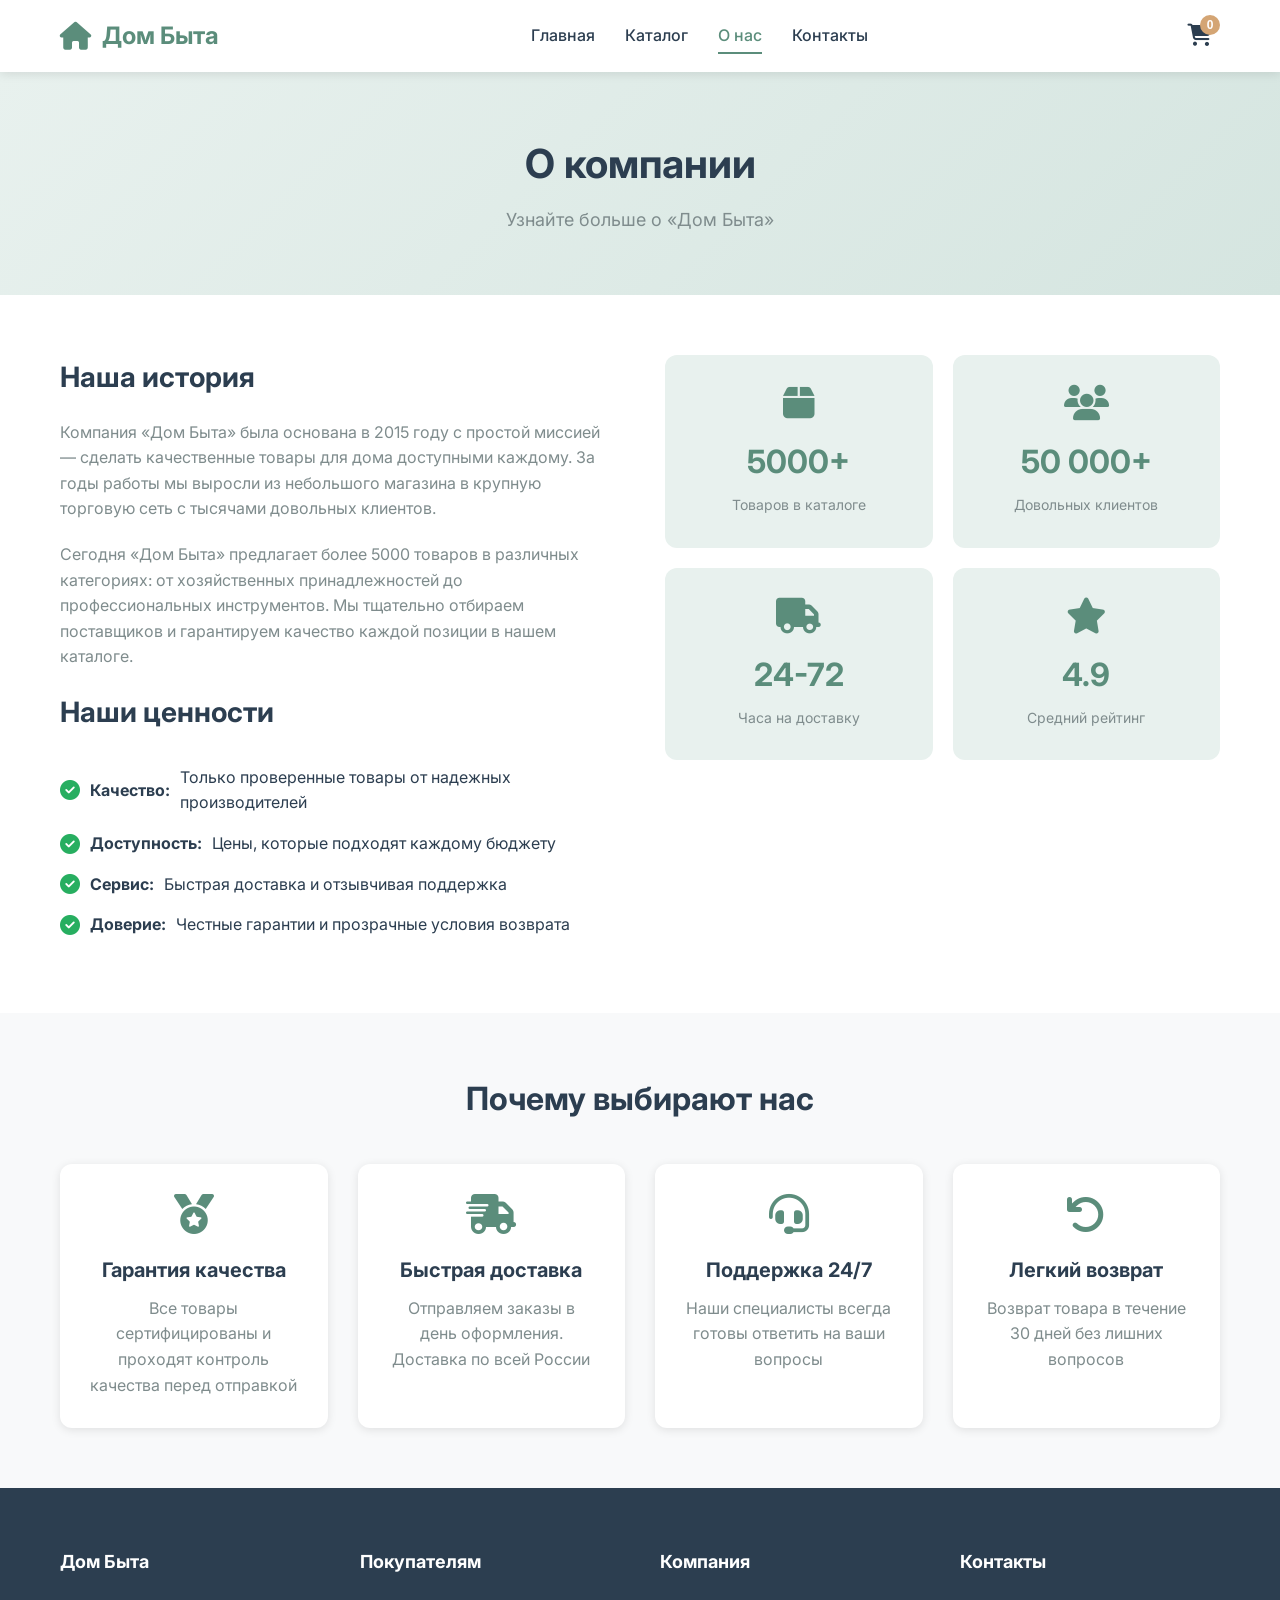
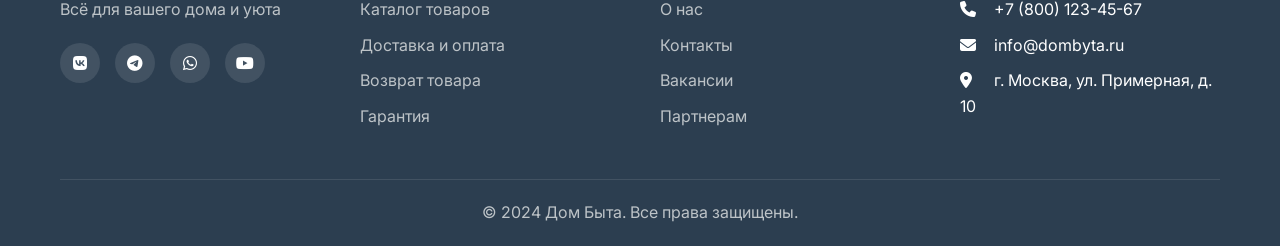
==== about.html @ bae3ebea "Title: Initial commit for "Дом Быта" e-commerce website Key features implemented: - Added complete e" ====
<!DOCTYPE html>
<html lang="ru">
<head>
    <meta charset="UTF-8">
    <meta name="viewport" content="width=device-width, initial-scale=1.0">
    <title>О нас - Дом Быта</title>
    <link rel="stylesheet" href="css/style.css">
    <link rel="preconnect" href="https://fonts.googleapis.com">
    <link rel="preconnect" href="https://fonts.gstatic.com" crossorigin>
    <link href="https://fonts.googleapis.com/css2?family=Inter:wght@300;400;500;600;700&display=swap" rel="stylesheet">
    <link rel="stylesheet" href="https://cdnjs.cloudflare.com/ajax/libs/font-awesome/6.4.0/css/all.min.css">
</head>
<body>
    <header class="header">
        <div class="container header-container">
            <a href="index.html" class="logo">
                <i class="fas fa-home"></i>
                <span>Дом Быта</span>
            </a>
            <nav class="nav">
                <a href="index.html" class="nav-link">Главная</a>
                <a href="catalog.html" class="nav-link">Каталог</a>
                <a href="about.html" class="nav-link active">О нас</a>
                <a href="contacts.html" class="nav-link">Контакты</a>
            </nav>
            <div class="header-actions">
                <button class="cart-btn" id="cartBtn">
                    <i class="fas fa-shopping-cart"></i>
                    <span class="cart-count" id="cartCount">0</span>
                </button>
                <button class="mobile-menu-btn" id="mobileMenuBtn">
                    <i class="fas fa-bars"></i>
                </button>
            </div>
        </div>
    </header>

    <main>
        <section class="page-header">
            <div class="container">
                <h1>О компании</h1>
                <p>Узнайте больше о «Дом Быта»</p>
            </div>
        </section>

        <section class="about-section">
            <div class="container">
                <div class="about-content">
                    <div class="about-text">
                        <h2>Наша история</h2>
                        <p>Компания «Дом Быта» была основана в 2015 году с простой миссией — сделать качественные товары для дома доступными каждому. За годы работы мы выросли из небольшого магазина в крупную торговую сеть с тысячами довольных клиентов.</p>
                        <p>Сегодня «Дом Быта» предлагает более 5000 товаров в различных категориях: от хозяйственных принадлежностей до профессиональных инструментов. Мы тщательно отбираем поставщиков и гарантируем качество каждой позиции в нашем каталоге.</p>
                        
                        <h2>Наши ценности</h2>
                        <ul class="values-list">
                            <li><i class="fas fa-check-circle"></i> <strong>Качество:</strong> Только проверенные товары от надежных производителей</li>
                            <li><i class="fas fa-check-circle"></i> <strong>Доступность:</strong> Цены, которые подходят каждому бюджету</li>
                            <li><i class="fas fa-check-circle"></i> <strong>Сервис:</strong> Быстрая доставка и отзывчивая поддержка</li>
                            <li><i class="fas fa-check-circle"></i> <strong>Доверие:</strong> Честные гарантии и прозрачные условия возврата</li>
                        </ul>
                    </div>
                    <div class="about-stats">
                        <div class="stat-card">
                            <i class="fas fa-box"></i>
                            <span class="stat-number">5000+</span>
                            <span class="stat-label">Товаров в каталоге</span>
                        </div>
                        <div class="stat-card">
                            <i class="fas fa-users"></i>
                            <span class="stat-number">50 000+</span>
                            <span class="stat-label">Довольных клиентов</span>
                        </div>
                        <div class="stat-card">
                            <i class="fas fa-truck"></i>
                            <span class="stat-number">24-72</span>
                            <span class="stat-label">Часа на доставку</span>
                        </div>
                        <div class="stat-card">
                            <i class="fas fa-star"></i>
                            <span class="stat-number">4.9</span>
                            <span class="stat-label">Средний рейтинг</span>
                        </div>
                    </div>
                </div>
            </div>
        </section>

        <section class="team-section">
            <div class="container">
                <h2 class="section-title">Почему выбирают нас</h2>
                <div class="benefits-grid">
                    <div class="benefit-card">
                        <i class="fas fa-medal"></i>
                        <h3>Гарантия качества</h3>
                        <p>Все товары сертифицированы и проходят контроль качества перед отправкой</p>
                    </div>
                    <div class="benefit-card">
                        <i class="fas fa-shipping-fast"></i>
                        <h3>Быстрая доставка</h3>
                        <p>Отправляем заказы в день оформления. Доставка по всей России</p>
                    </div>
                    <div class="benefit-card">
                        <i class="fas fa-headset"></i>
                        <h3>Поддержка 24/7</h3>
                        <p>Наши специалисты всегда готовы ответить на ваши вопросы</p>
                    </div>
                    <div class="benefit-card">
                        <i class="fas fa-undo"></i>
                        <h3>Легкий возврат</h3>
                        <p>Возврат товара в течение 30 дней без лишних вопросов</p>
                    </div>
                </div>
            </div>
        </section>
    </main>

    <footer class="footer">
        <div class="container">
            <div class="footer-grid">
                <div class="footer-column">
                    <h4>Дом Быта</h4>
                    <p>Всё для вашего дома и уюта</p>
                    <div class="social-links">
                        <a href="#"><i class="fab fa-vk"></i></a>
                        <a href="#"><i class="fab fa-telegram"></i></a>
                        <a href="#"><i class="fab fa-whatsapp"></i></a>
                        <a href="#"><i class="fab fa-youtube"></i></a>
                    </div>
                </div>
                <div class="footer-column">
                    <h4>Покупателям</h4>
                    <ul>
                        <li><a href="catalog.html">Каталог товаров</a></li>
                        <li><a href="#">Доставка и оплата</a></li>
                        <li><a href="#">Возврат товара</a></li>
                        <li><a href="#">Гарантия</a></li>
                    </ul>
                </div>
                <div class="footer-column">
                    <h4>Компания</h4>
                    <ul>
                        <li><a href="about.html">О нас</a></li>
                        <li><a href="contacts.html">Контакты</a></li>
                        <li><a href="#">Вакансии</a></li>
                        <li><a href="#">Партнерам</a></li>
                    </ul>
                </div>
                <div class="footer-column">
                    <h4>Контакты</h4>
                    <ul>
                        <li><i class="fas fa-phone"></i> +7 (800) 123-45-67</li>
                        <li><i class="fas fa-envelope"></i> info@dombyta.ru</li>
                        <li><i class="fas fa-map-marker-alt"></i> г. Москва, ул. Примерная, д. 10</li>
                    </ul>
                </div>
            </div>
            <div class="footer-bottom">
                <p>&copy; 2024 Дом Быта. Все права защищены.</p>
            </div>
        </div>
    </footer>

    <div class="cart-modal" id="cartModal">
        <div class="cart-overlay"></div>
        <div class="cart-content">
            <div class="cart-header">
                <h2>Корзина</h2>
                <button class="close-cart" id="closeCart">&times;</button>
            </div>
            <div class="cart-items" id="cartItems">
            </div>
            <div class="cart-footer">
                <div class="cart-total">
                    <span>Итого:</span>
                    <span id="cartTotal">0 ₽</span>
                </div>
                <button class="btn btn-primary btn-block" id="checkoutBtn">Оформить заказ</button>
            </div>
        </div>
    </div>

    <script src="js/data.js"></script>
    <script src="js/main.js"></script>
</body>
</html>
---- css/style.css ----
/* Основные стили */
:root {
    --primary-color: #5B8D7B;
    --primary-dark: #4A7C69;
    --secondary-color: #E8F1EE;
    --accent-color: #D4A574;
    --text-color: #2C3E50;
    --text-light: #7F8C8D;
    --white: #FFFFFF;
    --bg-light: #F8F9FA;
    --border-color: #E0E0E0;
    --success-color: #27AE60;
    --shadow: 0 2px 10px rgba(0, 0, 0, 0.1);
    --shadow-hover: 0 4px 20px rgba(0, 0, 0, 0.15);
}

* {
    margin: 0;
    padding: 0;
    box-sizing: border-box;
}

body {
    font-family: 'Inter', -apple-system, BlinkMacSystemFont, 'Segoe UI', Roboto, sans-serif;
    color: var(--text-color);
    line-height: 1.6;
    background-color: var(--white);
}

.container {
    max-width: 1200px;
    margin: 0 auto;
    padding: 0 20px;
}

a {
    text-decoration: none;
    color: inherit;
    transition: color 0.3s ease;
}

ul {
    list-style: none;
}

img {
    max-width: 100%;
    height: auto;
}

/* Кнопки */
.btn {
    display: inline-block;
    padding: 12px 24px;
    border: none;
    border-radius: 8px;
    font-size: 16px;
    font-weight: 500;
    cursor: pointer;
    transition: all 0.3s ease;
    text-align: center;
}

.btn-primary {
    background-color: var(--primary-color);
    color: var(--white);
}

.btn-primary:hover {
    background-color: var(--primary-dark);
    transform: translateY(-2px);
}

.btn-secondary {
    background-color: var(--secondary-color);
    color: var(--text-color);
}

.btn-secondary:hover {
    background-color: #D5E5E0;
}

.btn-sm {
    padding: 8px 16px;
    font-size: 14px;
}

.btn-block {
    width: 100%;
    display: block;
}

/* Header */
.header {
    background-color: var(--white);
    box-shadow: var(--shadow);
    position: sticky;
    top: 0;
    z-index: 1000;
}

.header-container {
    display: flex;
    justify-content: space-between;
    align-items: center;
    padding: 15px 20px;
}

.logo {
    display: flex;
    align-items: center;
    gap: 10px;
    font-size: 24px;
    font-weight: 700;
    color: var(--primary-color);
}

.logo i {
    font-size: 28px;
}

.nav {
    display: flex;
    gap: 30px;
}

.nav-link {
    font-weight: 500;
    color: var(--text-color);
    position: relative;
}

.nav-link:hover,
.nav-link.active {
    color: var(--primary-color);
}

.nav-link.active::after {
    content: '';
    position: absolute;
    bottom: -5px;
    left: 0;
    width: 100%;
    height: 2px;
    background-color: var(--primary-color);
}

.header-actions {
    display: flex;
    align-items: center;
    gap: 15px;
}

.cart-btn {
    position: relative;
    background: none;
    border: none;
    font-size: 22px;
    color: var(--text-color);
    cursor: pointer;
    padding: 8px;
    transition: color 0.3s ease;
}

.cart-btn:hover {
    color: var(--primary-color);
}

.cart-count {
    position: absolute;
    top: 0;
    right: 0;
    background-color: var(--accent-color);
    color: var(--white);
    font-size: 12px;
    font-weight: 600;
    width: 20px;
    height: 20px;
    border-radius: 50%;
    display: flex;
    align-items: center;
    justify-content: center;
}

.mobile-menu-btn {
    display: none;
    background: none;
    border: none;
    font-size: 24px;
    color: var(--text-color);
    cursor: pointer;
}

/* Hero Section */
.hero {
    background: linear-gradient(135deg, var(--secondary-color) 0%, #D5E5E0 100%);
    padding: 80px 0;
    text-align: center;
}

.hero-content h1 {
    font-size: 48px;
    font-weight: 700;
    margin-bottom: 20px;
    color: var(--text-color);
}

.hero-content p {
    font-size: 20px;
    color: var(--text-light);
    margin-bottom: 30px;
    max-width: 600px;
    margin-left: auto;
    margin-right: auto;
}

/* Features Section */
.features {
    padding: 60px 0;
}

.features-grid {
    display: grid;
    grid-template-columns: repeat(auto-fit, minmax(250px, 1fr));
    gap: 30px;
}

.feature-card {
    text-align: center;
    padding: 30px;
    background-color: var(--white);
    border-radius: 12px;
    box-shadow: var(--shadow);
    transition: transform 0.3s ease, box-shadow 0.3s ease;
}

.feature-card:hover {
    transform: translateY(-5px);
    box-shadow: var(--shadow-hover);
}

.feature-card i {
    font-size: 40px;
    color: var(--primary-color);
    margin-bottom: 20px;
}

.feature-card h3 {
    font-size: 20px;
    margin-bottom: 10px;
}

.feature-card p {
    color: var(--text-light);
}

/* Categories Section */
.categories {
    padding: 60px 0;
    background-color: var(--bg-light);
}

.section-title {
    text-align: center;
    font-size: 32px;
    font-weight: 700;
    margin-bottom: 40px;
}

.categories-grid {
    display: grid;
    grid-template-columns: repeat(auto-fit, minmax(180px, 1fr));
    gap: 20px;
}

.category-card {
    display: flex;
    flex-direction: column;
    align-items: center;
    padding: 30px;
    background-color: var(--white);
    border-radius: 12px;
    box-shadow: var(--shadow);
    transition: all 0.3s ease;
}

.category-card:hover {
    transform: translateY(-5px);
    box-shadow: var(--shadow-hover);
}

.category-card i {
    font-size: 36px;
    color: var(--primary-color);
    margin-bottom: 15px;
}

.category-card h3 {
    font-size: 18px;
    text-align: center;
}

/* Products Grid */
.products-grid {
    display: grid;
    grid-template-columns: repeat(auto-fill, minmax(280px, 1fr));
    gap: 25px;
}

.product-card {
    background-color: var(--white);
    border-radius: 12px;
    overflow: hidden;
    box-shadow: var(--shadow);
    transition: all 0.3s ease;
}

.product-card:hover {
    transform: translateY(-5px);
    box-shadow: var(--shadow-hover);
}

.product-image {
    width: 100%;
    height: 220px;
    object-fit: cover;
    background-color: var(--secondary-color);
}

.product-info {
    padding: 20px;
}

.product-category {
    font-size: 12px;
    color: var(--text-light);
    text-transform: uppercase;
    letter-spacing: 1px;
    margin-bottom: 5px;
}

.product-title {
    font-size: 18px;
    font-weight: 600;
    margin-bottom: 10px;
}

.product-description {
    font-size: 14px;
    color: var(--text-light);
    margin-bottom: 15px;
    display: -webkit-box;
    -webkit-line-clamp: 2;
    -webkit-box-orient: vertical;
    overflow: hidden;
}

.product-footer {
    display: flex;
    justify-content: space-between;
    align-items: center;
}

.product-price {
    font-size: 20px;
    font-weight: 700;
    color: var(--primary-color);
}

.add-to-cart {
    background-color: var(--primary-color);
    color: var(--white);
    border: none;
    padding: 10px 20px;
    border-radius: 6px;
    cursor: pointer;
    transition: background-color 0.3s ease;
}

.add-to-cart:hover {
    background-color: var(--primary-dark);
}

/* Info Section */
.info-section {
    padding: 60px 0;
}

.info-grid {
    display: grid;
    grid-template-columns: repeat(auto-fit, minmax(300px, 1fr));
    gap: 30px;
}

.info-card {
    padding: 30px;
    background-color: var(--secondary-color);
    border-radius: 12px;
}

.info-card h3 {
    font-size: 20px;
    margin-bottom: 15px;
    display: flex;
    align-items: center;
    gap: 10px;
}

.info-card h3 i {
    color: var(--primary-color);
}

.info-card p {
    color: var(--text-light);
    line-height: 1.8;
}

/* Footer */
.footer {
    background-color: var(--text-color);
    color: var(--white);
    padding: 60px 0 20px;
}

.footer-grid {
    display: grid;
    grid-template-columns: repeat(auto-fit, minmax(200px, 1fr));
    gap: 40px;
    margin-bottom: 40px;
}

.footer-column h4 {
    font-size: 18px;
    margin-bottom: 20px;
}

.footer-column p {
    color: #BDC3C7;
    margin-bottom: 20px;
}

.footer-column ul li {
    margin-bottom: 10px;
}

.footer-column ul li a {
    color: #BDC3C7;
}

.footer-column ul li a:hover {
    color: var(--white);
}

.footer-column ul li i {
    margin-right: 10px;
    width: 20px;
}

.social-links {
    display: flex;
    gap: 15px;
}

.social-links a {
    width: 40px;
    height: 40px;
    border-radius: 50%;
    background-color: rgba(255, 255, 255, 0.1);
    display: flex;
    align-items: center;
    justify-content: center;
    transition: background-color 0.3s ease;
}

.social-links a:hover {
    background-color: var(--primary-color);
}

.footer-bottom {
    text-align: center;
    padding-top: 20px;
    border-top: 1px solid rgba(255, 255, 255, 0.1);
    color: #BDC3C7;
}

/* Cart Modal */
.cart-modal {
    display: none;
    position: fixed;
    top: 0;
    left: 0;
    width: 100%;
    height: 100%;
    z-index: 2000;
}

.cart-modal.active {
    display: flex;
    align-items: center;
    justify-content: flex-end;
}

.cart-overlay {
    position: absolute;
    top: 0;
    left: 0;
    width: 100%;
    height: 100%;
    background-color: rgba(0, 0, 0, 0.5);
}

.cart-content {
    position: relative;
    width: 100%;
    max-width: 450px;
    height: 100%;
    background-color: var(--white);
    box-shadow: -5px 0 20px rgba(0, 0, 0, 0.2);
    display: flex;
    flex-direction: column;
    animation: slideIn 0.3s ease;
}

@keyframes slideIn {
    from {
        transform: translateX(100%);
    }
    to {
        transform: translateX(0);
    }
}

.cart-header {
    display: flex;
    justify-content: space-between;
    align-items: center;
    padding: 20px;
    border-bottom: 1px solid var(--border-color);
}

.cart-header h2 {
    font-size: 24px;
}

.close-cart {
    background: none;
    border: none;
    font-size: 30px;
    cursor: pointer;
    color: var(--text-light);
}

.close-cart:hover {
    color: var(--text-color);
}

.cart-items {
    flex: 1;
    overflow-y: auto;
    padding: 20px;
}

.cart-item {
    display: flex;
    gap: 15px;
    padding: 15px 0;
    border-bottom: 1px solid var(--border-color);
}

.cart-item-image {
    width: 80px;
    height: 80px;
    object-fit: cover;
    border-radius: 8px;
}

.cart-item-info {
    flex: 1;
}

.cart-item-title {
    font-size: 16px;
    font-weight: 600;
    margin-bottom: 5px;
}

.cart-item-price {
    color: var(--primary-color);
    font-weight: 600;
}

.cart-item-controls {
    display: flex;
    align-items: center;
    gap: 10px;
    margin-top: 10px;
}

.quantity-btn {
    width: 30px;
    height: 30px;
    border: 1px solid var(--border-color);
    background-color: var(--white);
    border-radius: 4px;
    cursor: pointer;
    display: flex;
    align-items: center;
    justify-content: center;
}

.quantity-btn:hover {
    background-color: var(--secondary-color);
}

.cart-item-quantity {
    font-weight: 600;
}

.remove-item {
    background: none;
    border: none;
    color: #E74C3C;
    cursor: pointer;
    font-size: 18px;
}

.cart-footer {
    padding: 20px;
    border-top: 1px solid var(--border-color);
}

.cart-total {
    display: flex;
    justify-content: space-between;
    font-size: 20px;
    font-weight: 700;
    margin-bottom: 20px;
}

.empty-cart {
    text-align: center;
    padding: 40px 20px;
    color: var(--text-light);
}

.empty-cart i {
    font-size: 60px;
    margin-bottom: 20px;
    opacity: 0.5;
}

/* Page Header */
.page-header {
    background: linear-gradient(135deg, var(--secondary-color) 0%, #D5E5E0 100%);
    padding: 60px 0;
    text-align: center;
}

.page-header h1 {
    font-size: 40px;
    font-weight: 700;
    margin-bottom: 10px;
}

.page-header p {
    color: var(--text-light);
    font-size: 18px;
}

/* Catalog Layout */
.catalog-section {
    padding: 60px 0;
}

.catalog-layout {
    display: grid;
    grid-template-columns: 280px 1fr;
    gap: 40px;
}

.filters {
    background-color: var(--bg-light);
    padding: 25px;
    border-radius: 12px;
    height: fit-content;
}

.filter-group {
    margin-bottom: 30px;
}

.filter-group h3 {
    font-size: 18px;
    margin-bottom: 15px;
}

.filter-list li {
    margin-bottom: 10px;
}

.filter-link {
    display: flex;
    align-items: center;
    gap: 10px;
    padding: 10px;
    border-radius: 6px;
    transition: all 0.3s ease;
}

.filter-link:hover,
.filter-link.active {
    background-color: var(--white);
    color: var(--primary-color);
}

.filter-link i {
    width: 20px;
}

.price-range {
    display: flex;
    flex-direction: column;
    gap: 10px;
}

.price-range input {
    padding: 10px;
    border: 1px solid var(--border-color);
    border-radius: 6px;
    font-size: 14px;
}

.catalog-header {
    display: flex;
    justify-content: space-between;
    align-items: center;
    margin-bottom: 30px;
}

.sort-options {
    display: flex;
    align-items: center;
    gap: 10px;
}

.sort-options select {
    padding: 10px 15px;
    border: 1px solid var(--border-color);
    border-radius: 6px;
    font-size: 14px;
    cursor: pointer;
}

.view-options {
    display: flex;
    gap: 10px;
}

.view-btn {
    background: none;
    border: 1px solid var(--border-color);
    padding: 10px;
    border-radius: 6px;
    cursor: pointer;
    transition: all 0.3s ease;
}

.view-btn:hover,
.view-btn.active {
    background-color: var(--primary-color);
    color: var(--white);
    border-color: var(--primary-color);
}

/* About Page */
.about-section {
    padding: 60px 0;
}

.about-content {
    display: grid;
    grid-template-columns: 1fr 1fr;
    gap: 50px;
    align-items: start;
}

.about-text h2 {
    font-size: 28px;
    margin-bottom: 20px;
}

.about-text p {
    margin-bottom: 20px;
    color: var(--text-light);
}

.values-list {
    margin-top: 30px;
}

.values-list li {
    display: flex;
    align-items: center;
    gap: 10px;
    margin-bottom: 15px;
}

.values-list li i {
    color: var(--success-color);
    font-size: 20px;
}

.about-stats {
    display: grid;
    grid-template-columns: repeat(2, 1fr);
    gap: 20px;
}

.stat-card {
    background-color: var(--secondary-color);
    padding: 30px;
    border-radius: 12px;
    text-align: center;
}

.stat-card i {
    font-size: 36px;
    color: var(--primary-color);
    margin-bottom: 15px;
}

.stat-number {
    display: block;
    font-size: 32px;
    font-weight: 700;
    color: var(--primary-color);
    margin-bottom: 5px;
}

.stat-label {
    color: var(--text-light);
    font-size: 14px;
}

.team-section {
    padding: 60px 0;
    background-color: var(--bg-light);
}

.benefits-grid {
    display: grid;
    grid-template-columns: repeat(auto-fit, minmax(250px, 1fr));
    gap: 30px;
}

.benefit-card {
    background-color: var(--white);
    padding: 30px;
    border-radius: 12px;
    text-align: center;
    box-shadow: var(--shadow);
}

.benefit-card i {
    font-size: 40px;
    color: var(--primary-color);
    margin-bottom: 20px;
}

.benefit-card h3 {
    font-size: 20px;
    margin-bottom: 10px;
}

.benefit-card p {
    color: var(--text-light);
}

/* Contacts Page */
.contacts-section {
    padding: 60px 0;
}

.contacts-layout {
    display: grid;
    grid-template-columns: 1fr 1fr;
    gap: 50px;
}

.contact-info h2 {
    font-size: 28px;
    margin-bottom: 30px;
}

.contact-item {
    display: flex;
    gap: 20px;
    margin-bottom: 25px;
}

.contact-item i {
    font-size: 24px;
    color: var(--primary-color);
    width: 30px;
}

.contact-item h3 {
    font-size: 18px;
    margin-bottom: 5px;
}

.contact-item p {
    color: var(--text-color);
}

.contact-item span {
    color: var(--text-light);
    font-size: 14px;
}

.social-section {
    margin-top: 40px;
}

.social-section h3 {
    font-size: 20px;
    margin-bottom: 20px;
}

.social-links-large {
    display: flex;
    flex-wrap: wrap;
    gap: 15px;
}

.social-link {
    display: flex;
    align-items: center;
    gap: 10px;
    padding: 12px 20px;
    border-radius: 8px;
    color: var(--white);
    font-weight: 500;
    transition: transform 0.3s ease;
}

.social-link:hover {
    transform: translateY(-3px);
}

.social-link.vk {
    background-color: #4C75A3;
}

.social-link.telegram {
    background-color: #0088CC;
}

.social-link.whatsapp {
    background-color: #25D366;
}

.social-link.youtube {
    background-color: #FF0000;
}

.contact-form-wrapper {
    background-color: var(--bg-light);
    padding: 30px;
    border-radius: 12px;
}

.contact-form-wrapper h2 {
    font-size: 28px;
    margin-bottom: 25px;
}

.form-group {
    margin-bottom: 20px;
}

.form-group label {
    display: block;
    margin-bottom: 8px;
    font-weight: 500;
}

.form-group input,
.form-group select,
.form-group textarea {
    width: 100%;
    padding: 12px;
    border: 1px solid var(--border-color);
    border-radius: 8px;
    font-size: 14px;
    font-family: inherit;
}

.form-group input:focus,
.form-group select:focus,
.form-group textarea:focus {
    outline: none;
    border-color: var(--primary-color);
}

.map-section {
    padding: 60px 0;
    background-color: var(--bg-light);
}

.map-placeholder {
    background-color: var(--secondary-color);
    height: 400px;
    border-radius: 12px;
    display: flex;
    flex-direction: column;
    align-items: center;
    justify-content: center;
    color: var(--text-light);
}

.map-placeholder i {
    font-size: 60px;
    margin-bottom: 20px;
}

.map-placeholder p {
    font-size: 18px;
    margin-bottom: 10px;
}

.faq-section {
    padding: 60px 0;
}

.faq-grid {
    display: grid;
    grid-template-columns: repeat(auto-fit, minmax(280px, 1fr));
    gap: 25px;
}

.faq-item {
    background-color: var(--bg-light);
    padding: 25px;
    border-radius: 12px;
}

.faq-item h3 {
    font-size: 18px;
    margin-bottom: 15px;
    display: flex;
    align-items: center;
    gap: 10px;
}

.faq-item h3 i {
    color: var(--primary-color);
}

.faq-item p {
    color: var(--text-light);
}

/* Responsive */
@media (max-width: 992px) {
    .catalog-layout {
        grid-template-columns: 1fr;
    }

    .filters {
        order: 2;
    }

    .about-content,
    .contacts-layout {
        grid-template-columns: 1fr;
    }

    .hero-content h1 {
        font-size: 36px;
    }
}

@media (max-width: 768px) {
    .nav {
        display: none;
    }

    .mobile-menu-btn {
        display: block;
    }

    .header-container {
        padding: 15px;
    }

    .hero-content h1 {
        font-size: 28px;
    }

    .hero-content p {
        font-size: 16px;
    }

    .section-title {
        font-size: 26px;
    }

    .products-grid {
        grid-template-columns: repeat(auto-fill, minmax(240px, 1fr));
    }

    .footer-grid {
        grid-template-columns: 1fr;
        gap: 30px;
    }
}

@media (max-width: 576px) {
    .features-grid,
    .categories-grid {
        grid-template-columns: 1fr;
    }

    .about-stats {
        grid-template-columns: 1fr;
    }

    .benefits-grid,
    .faq-grid {
        grid-template-columns: 1fr;
    }

    .cart-content {
        max-width: 100%;
    }
}
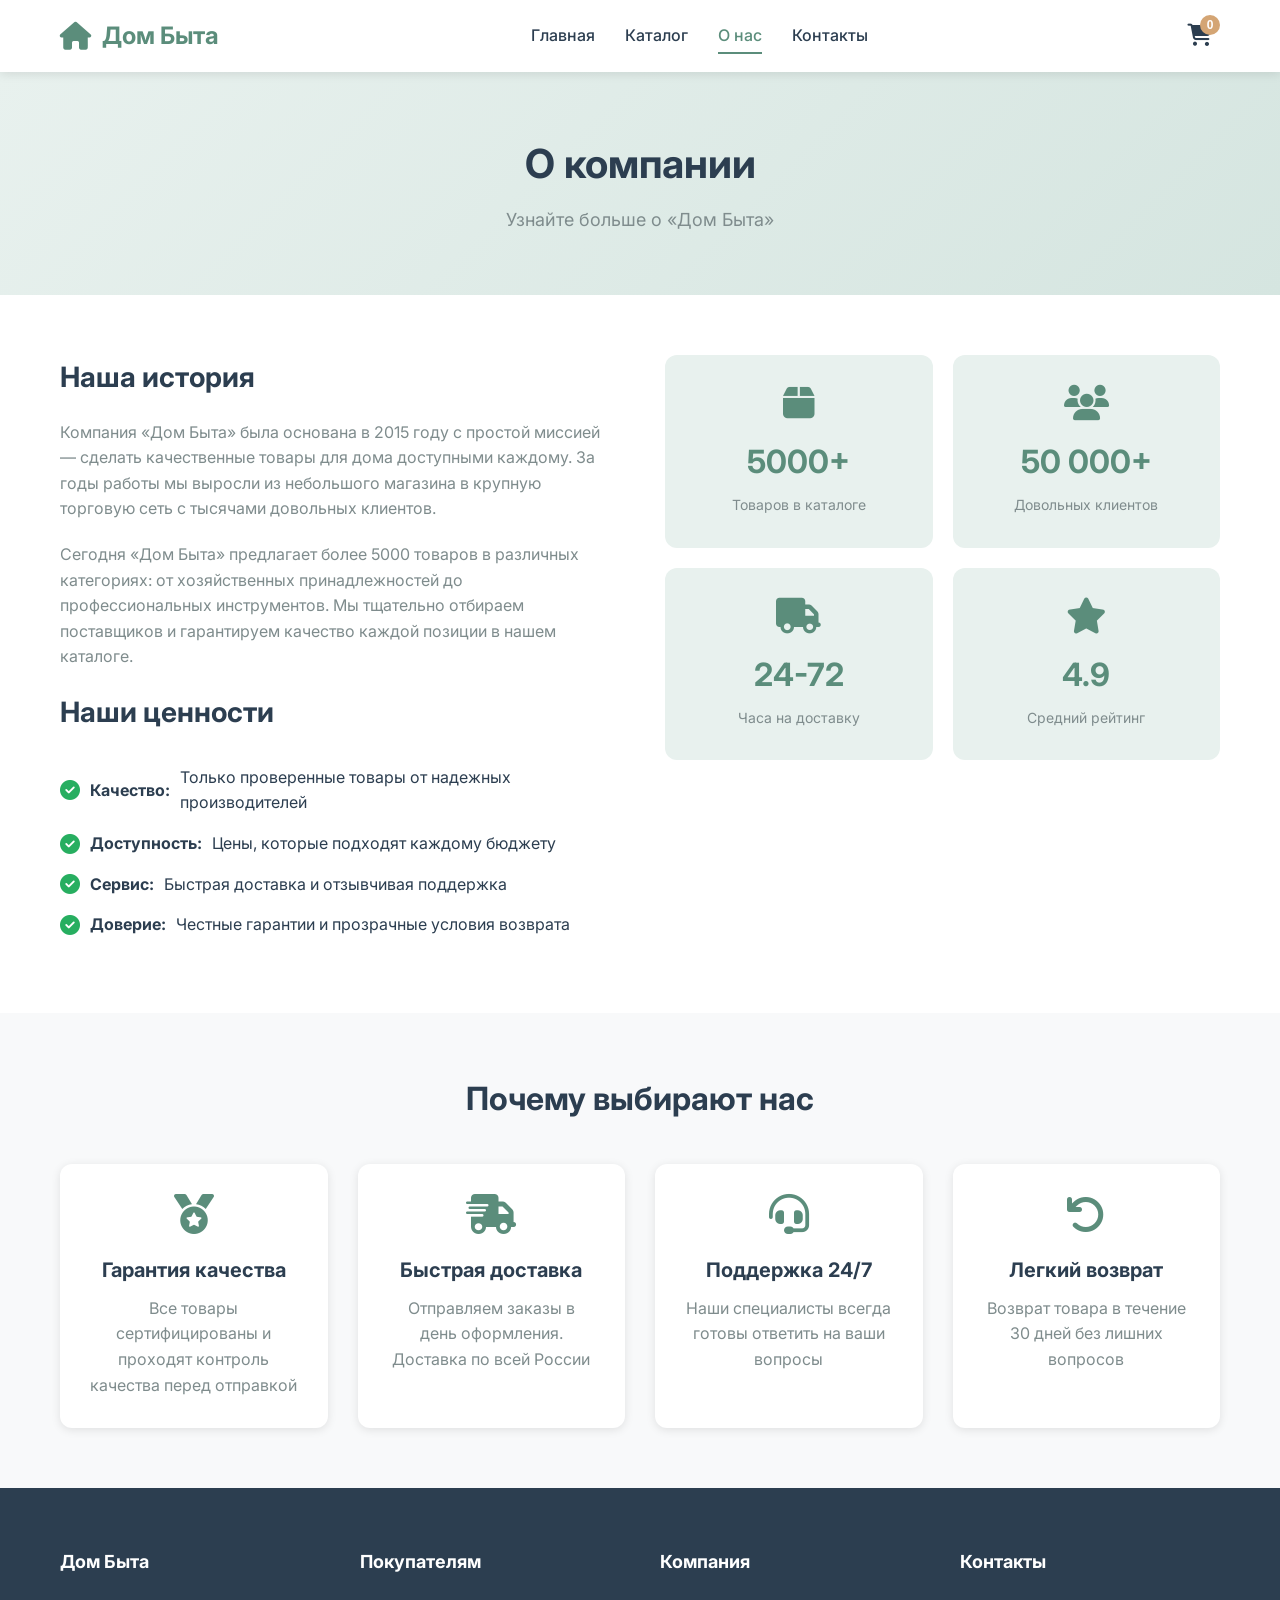
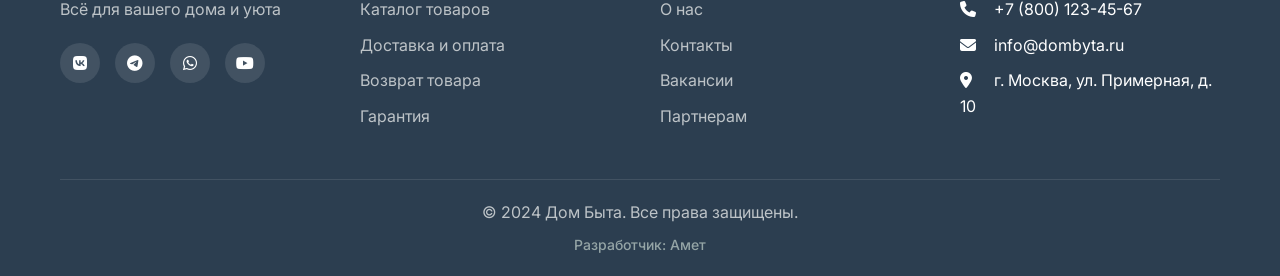
==== commit 13f45f7f: "update branch" ====
--- a/about.html
+++ b/about.html
@@ -156,6 +156,7 @@
             </div>
             <div class="footer-bottom">
                 <p>&copy; 2024 Дом Быта. Все права защищены.</p>
+                <p class="author-credit">Разработчик: Амет</p>
             </div>
         </div>
     </footer>
--- a/css/style.css
+++ b/css/style.css
@@ -483,6 +483,13 @@
     color: #BDC3C7;
 }
 
+.author-credit {
+    margin-top: 8px;
+    font-size: 14px;
+    color: #95A5A6;
+    font-weight: 500;
+}
+
 /* Cart Modal */
 .cart-modal {
     display: none;
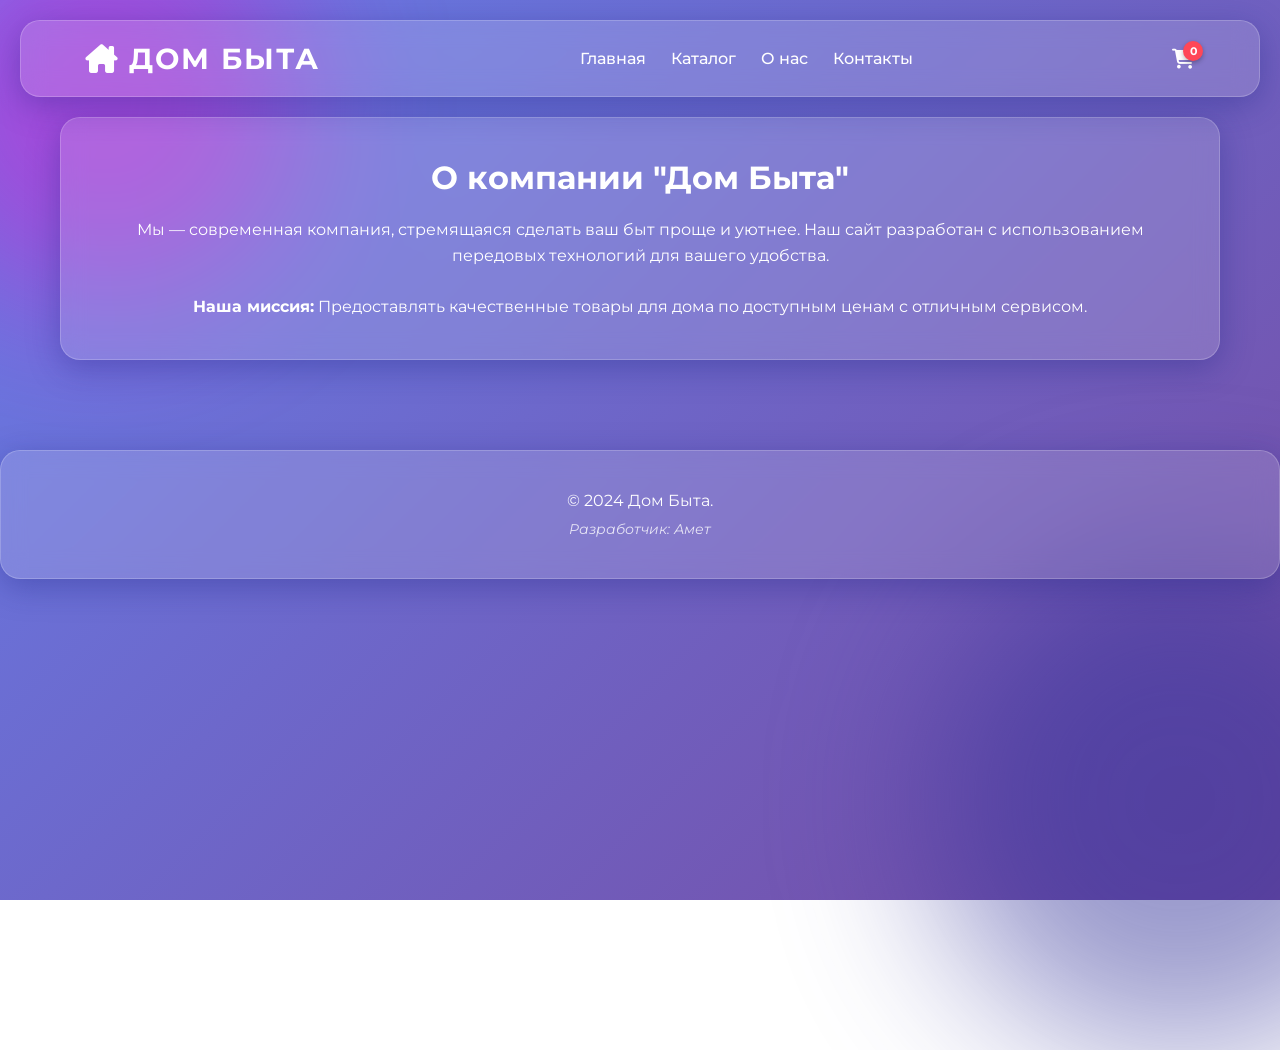
==== commit 14e710e1: "Update about.html" ====
--- a/about.html
+++ b/about.html
@@ -2,184 +2,34 @@
 <html lang="ru">
 <head>
     <meta charset="UTF-8">
-    <meta name="viewport" content="width=device-width, initial-scale=1.0">
-    <title>О нас - Дом Быта</title>
+    <title>О нас | Дом Быта</title>
+    <link rel="icon" href="data:image/svg+xml,<svg xmlns=%22http://www.w3.org/2000/svg%22 viewBox=%220 0 100 100%22><text y=%22.9em%22 font-size=%2290%22>🏠</text></svg>">
     <link rel="stylesheet" href="css/style.css">
-    <link rel="preconnect" href="https://fonts.googleapis.com">
-    <link rel="preconnect" href="https://fonts.gstatic.com" crossorigin>
-    <link href="https://fonts.googleapis.com/css2?family=Inter:wght@300;400;500;600;700&display=swap" rel="stylesheet">
     <link rel="stylesheet" href="https://cdnjs.cloudflare.com/ajax/libs/font-awesome/6.4.0/css/all.min.css">
 </head>
 <body>
-    <header class="header">
-        <div class="container header-container">
-            <a href="index.html" class="logo">
-                <i class="fas fa-home"></i>
-                <span>Дом Быта</span>
-            </a>
-            <nav class="nav">
-                <a href="index.html" class="nav-link">Главная</a>
-                <a href="catalog.html" class="nav-link">Каталог</a>
-                <a href="about.html" class="nav-link active">О нас</a>
-                <a href="contacts.html" class="nav-link">Контакты</a>
-            </nav>
-            <div class="header-actions">
-                <button class="cart-btn" id="cartBtn">
-                    <i class="fas fa-shopping-cart"></i>
-                    <span class="cart-count" id="cartCount">0</span>
-                </button>
-                <button class="mobile-menu-btn" id="mobileMenuBtn">
-                    <i class="fas fa-bars"></i>
-                </button>
-            </div>
-        </div>
+    <header class="glass-panel">
+        <div class="logo"><i class="fa-solid fa-house-chimney"></i> Дом Быта</div>
+        <nav><ul><li><a href="index.html">Главная</a></li><li><a href="catalog.html">Каталог</a></li><li><a href="about.html">О нас</a></li><li><a href="contacts.html">Контакты</a></li></ul></nav>
+        <div class="cart-icon-wrapper"><i class="fa-solid fa-cart-shopping fa-lg"></i><span class="cart-count">0</span></div>
     </header>
 
-    <main>
-        <section class="page-header">
-            <div class="container">
-                <h1>О компании</h1>
-                <p>Узнайте больше о «Дом Быта»</p>
-            </div>
-        </section>
-
-        <section class="about-section">
-            <div class="container">
-                <div class="about-content">
-                    <div class="about-text">
-                        <h2>Наша история</h2>
-                        <p>Компания «Дом Быта» была основана в 2015 году с простой миссией — сделать качественные товары для дома доступными каждому. За годы работы мы выросли из небольшого магазина в крупную торговую сеть с тысячами довольных клиентов.</p>
-                        <p>Сегодня «Дом Быта» предлагает более 5000 товаров в различных категориях: от хозяйственных принадлежностей до профессиональных инструментов. Мы тщательно отбираем поставщиков и гарантируем качество каждой позиции в нашем каталоге.</p>
-                        
-                        <h2>Наши ценности</h2>
-                        <ul class="values-list">
-                            <li><i class="fas fa-check-circle"></i> <strong>Качество:</strong> Только проверенные товары от надежных производителей</li>
-                            <li><i class="fas fa-check-circle"></i> <strong>Доступность:</strong> Цены, которые подходят каждому бюджету</li>
-                            <li><i class="fas fa-check-circle"></i> <strong>Сервис:</strong> Быстрая доставка и отзывчивая поддержка</li>
-                            <li><i class="fas fa-check-circle"></i> <strong>Доверие:</strong> Честные гарантии и прозрачные условия возврата</li>
-                        </ul>
-                    </div>
-                    <div class="about-stats">
-                        <div class="stat-card">
-                            <i class="fas fa-box"></i>
-                            <span class="stat-number">5000+</span>
-                            <span class="stat-label">Товаров в каталоге</span>
-                        </div>
-                        <div class="stat-card">
-                            <i class="fas fa-users"></i>
-                            <span class="stat-number">50 000+</span>
-                            <span class="stat-label">Довольных клиентов</span>
-                        </div>
-                        <div class="stat-card">
-                            <i class="fas fa-truck"></i>
-                            <span class="stat-number">24-72</span>
-                            <span class="stat-label">Часа на доставку</span>
-                        </div>
-                        <div class="stat-card">
-                            <i class="fas fa-star"></i>
-                            <span class="stat-number">4.9</span>
-                            <span class="stat-label">Средний рейтинг</span>
-                        </div>
-                    </div>
-                </div>
-            </div>
-        </section>
-
-        <section class="team-section">
-            <div class="container">
-                <h2 class="section-title">Почему выбирают нас</h2>
-                <div class="benefits-grid">
-                    <div class="benefit-card">
-                        <i class="fas fa-medal"></i>
-                        <h3>Гарантия качества</h3>
-                        <p>Все товары сертифицированы и проходят контроль качества перед отправкой</p>
-                    </div>
-                    <div class="benefit-card">
-                        <i class="fas fa-shipping-fast"></i>
-                        <h3>Быстрая доставка</h3>
-                        <p>Отправляем заказы в день оформления. Доставка по всей России</p>
-                    </div>
-                    <div class="benefit-card">
-                        <i class="fas fa-headset"></i>
-                        <h3>Поддержка 24/7</h3>
-                        <p>Наши специалисты всегда готовы ответить на ваши вопросы</p>
-                    </div>
-                    <div class="benefit-card">
-                        <i class="fas fa-undo"></i>
-                        <h3>Легкий возврат</h3>
-                        <p>Возврат товара в течение 30 дней без лишних вопросов</p>
-                    </div>
-                </div>
-            </div>
-        </section>
-    </main>
-
-    <footer class="footer">
-        <div class="container">
-            <div class="footer-grid">
-                <div class="footer-column">
-                    <h4>Дом Быта</h4>
-                    <p>Всё для вашего дома и уюта</p>
-                    <div class="social-links">
-                        <a href="#"><i class="fab fa-vk"></i></a>
-                        <a href="#"><i class="fab fa-telegram"></i></a>
-                        <a href="#"><i class="fab fa-whatsapp"></i></a>
-                        <a href="#"><i class="fab fa-youtube"></i></a>
-                    </div>
-                </div>
-                <div class="footer-column">
-                    <h4>Покупателям</h4>
-                    <ul>
-                        <li><a href="catalog.html">Каталог товаров</a></li>
-                        <li><a href="#">Доставка и оплата</a></li>
-                        <li><a href="#">Возврат товара</a></li>
-                        <li><a href="#">Гарантия</a></li>
-                    </ul>
-                </div>
-                <div class="footer-column">
-                    <h4>Компания</h4>
-                    <ul>
-                        <li><a href="about.html">О нас</a></li>
-                        <li><a href="contacts.html">Контакты</a></li>
-                        <li><a href="#">Вакансии</a></li>
-                        <li><a href="#">Партнерам</a></li>
-                    </ul>
-                </div>
-                <div class="footer-column">
-                    <h4>Контакты</h4>
-                    <ul>
-                        <li><i class="fas fa-phone"></i> +7 (800) 123-45-67</li>
-                        <li><i class="fas fa-envelope"></i> info@dombyta.ru</li>
-                        <li><i class="fas fa-map-marker-alt"></i> г. Москва, ул. Примерная, д. 10</li>
-                    </ul>
-                </div>
-            </div>
-            <div class="footer-bottom">
-                <p>&copy; 2024 Дом Быта. Все права защищены.</p>
-                <p class="author-credit">Разработчик: Амет</p>
-            </div>
-        </div>
-    </footer>
-
-    <div class="cart-modal" id="cartModal">
-        <div class="cart-overlay"></div>
-        <div class="cart-content">
-            <div class="cart-header">
-                <h2>Корзина</h2>
-                <button class="close-cart" id="closeCart">&times;</button>
-            </div>
-            <div class="cart-items" id="cartItems">
-            </div>
-            <div class="cart-footer">
-                <div class="cart-total">
-                    <span>Итого:</span>
-                    <span id="cartTotal">0 ₽</span>
-                </div>
-                <button class="btn btn-primary btn-block" id="checkoutBtn">Оформить заказ</button>
-            </div>
+    <div class="container">
+        <div class="glass-panel" style="padding:40px; text-align:center;">
+            <h1>О компании "Дом Быта"</h1>
+            <p style="margin-top:20px; line-height:1.6;">
+                Мы — современная компания, стремящаяся сделать ваш быт проще и уютнее. 
+                Наш сайт разработан с использованием передовых технологий для вашего удобства.
+                <br><br>
+                <strong>Наша миссия:</strong> Предоставлять качественные товары для дома по доступным ценам с отличным сервисом.
+            </p>
         </div>
     </div>
 
+    <footer class="glass-panel">
+        <p>&copy; 2024 Дом Быта.</p>
+        <p class="author-name">Разработчик: Амет</p>
+    </footer>
     <script src="js/data.js"></script>
     <script src="js/main.js"></script>
 </body>
--- a/css/style.css
+++ b/css/style.css
@@ -1,1144 +1,483 @@
-/* Основные стили */
+@import url('https://fonts.googleapis.com/css2?family=Montserrat:wght@300;400;600;700&display=swap');
+
 :root {
-    --primary-color: #5B8D7B;
-    --primary-dark: #4A7C69;
-    --secondary-color: #E8F1EE;
-    --accent-color: #D4A574;
-    --text-color: #2C3E50;
-    --text-light: #7F8C8D;
-    --white: #FFFFFF;
-    --bg-light: #F8F9FA;
-    --border-color: #E0E0E0;
-    --success-color: #27AE60;
-    --shadow: 0 2px 10px rgba(0, 0, 0, 0.1);
-    --shadow-hover: 0 4px 20px rgba(0, 0, 0, 0.15);
+    --primary-gradient: linear-gradient(135deg, #667eea 0%, #764ba2 100%);
+    --glass-bg: rgba(255, 255, 255, 0.15);
+    --glass-border: rgba(255, 255, 255, 0.2);
+    --glass-shadow: 0 8px 32px 0 rgba(31, 38, 135, 0.37);
+    --text-color: #ffffff;
+    --accent-color: #00d2ff;
+    --card-hover-transform: translateY(-10px);
 }
 
 * {
+    box-sizing: border-box;
     margin: 0;
     padding: 0;
-    box-sizing: border-box;
 }
 
 body {
-    font-family: 'Inter', -apple-system, BlinkMacSystemFont, 'Segoe UI', Roboto, sans-serif;
+    font-family: 'Montserrat', sans-serif;
+    background: var(--primary-gradient);
+    background-attachment: fixed; /* Фон не двигается при скролле */
     color: var(--text-color);
+    min-height: 100vh;
+    overflow-x: hidden;
+    position: relative;
+}
+
+/* Декоративные круги на фоне для усиления эффекта стекла */
+body::before, body::after {
+    content: '';
+    position: absolute;
+    border-radius: 50%;
+    z-index: -1;
+    filter: blur(80px);
+}
+
+body::before {
+    width: 400px;
+    height: 400px;
+    background: #ff00cc;
+    top: -100px;
+    left: -100px;
+    opacity: 0.4;
+}
+
+body::after {
+    width: 500px;
+    height: 500px;
+    background: #333399;
+    bottom: -150px;
+    right: -150px;
+    opacity: 0.5;
+}
+
+/* Glassmorphism Classes */
+.glass-panel {
+    background: var(--glass-bg);
+    backdrop-filter: blur(12px);
+    -webkit-backdrop-filter: blur(12px);
+    border: 1px solid var(--glass-border);
+    border-radius: 20px;
+    box-shadow: var(--glass-shadow);
+}
+
+header {
+    padding: 20px 5%;
+    display: flex;
+    justify-content: space-between;
+    align-items: center;
+    position: sticky;
+    top: 20px;
+    z-index: 1000;
+    margin: 0 20px;
+    border-radius: 20px;
+}
+
+.logo {
+    font-size: 1.8rem;
+    font-weight: 700;
+    text-transform: uppercase;
+    letter-spacing: 2px;
+    display: flex;
+    align-items: center;
+    gap: 10px;
+}
+
+.logo img {
+    width: 40px;
+    height: 40px;
+    filter: drop-shadow(0 0 5px rgba(255,255,255,0.5));
+}
+
+nav ul {
+    display: flex;
+    list-style: none;
+    gap: 25px;
+}
+
+nav a {
+    color: var(--text-color);
+    text-decoration: none;
+    font-weight: 500;
+    transition: color 0.3s;
+    position: relative;
+}
+
+nav a::after {
+    content: '';
+    position: absolute;
+    width: 0;
+    height: 2px;
+    bottom: -5px;
+    left: 0;
+    background-color: var(--accent-color);
+    transition: width 0.3s;
+}
+
+nav a:hover::after {
+    width: 100%;
+}
+
+.cart-icon-wrapper {
+    position: relative;
+    cursor: pointer;
+    transition: transform 0.2s;
+}
+
+.cart-icon-wrapper:hover {
+    transform: scale(1.1);
+}
+
+.cart-count {
+    position: absolute;
+    top: -8px;
+    right: -8px;
+    background: #ff4757;
+    color: white;
+    border-radius: 50%;
+    width: 20px;
+    height: 20px;
+    font-size: 0.7rem;
+    display: flex;
+    align-items: center;
+    justify-content: center;
+    font-weight: bold;
+    box-shadow: 0 2px 5px rgba(0,0,0,0.3);
+}
+
+/* Hero Section */
+.hero {
+    text-align: center;
+    padding: 80px 20px;
+    max-width: 800px;
+    margin: 40px auto;
+}
+
+.hero h1 {
+    font-size: 3.5rem;
+    margin-bottom: 20px;
+    text-shadow: 0 4px 10px rgba(0,0,0,0.3);
+    animation: fadeInDown 1s ease-out;
+}
+
+.hero p {
+    font-size: 1.2rem;
     line-height: 1.6;
-    background-color: var(--white);
-}
-
+    margin-bottom: 30px;
+    animation: fadeInUp 1s ease-out 0.3s backwards;
+}
+
+/* Catalog & Cards */
 .container {
     max-width: 1200px;
     margin: 0 auto;
-    padding: 0 20px;
-}
-
-a {
-    text-decoration: none;
-    color: inherit;
-    transition: color 0.3s ease;
-}
-
-ul {
-    list-style: none;
-}
-
-img {
-    max-width: 100%;
-    height: auto;
-}
-
-/* Кнопки */
-.btn {
-    display: inline-block;
-    padding: 12px 24px;
-    border: none;
-    border-radius: 8px;
-    font-size: 16px;
-    font-weight: 500;
-    cursor: pointer;
-    transition: all 0.3s ease;
-    text-align: center;
-}
-
-.btn-primary {
-    background-color: var(--primary-color);
-    color: var(--white);
-}
-
-.btn-primary:hover {
-    background-color: var(--primary-dark);
-    transform: translateY(-2px);
-}
-
-.btn-secondary {
-    background-color: var(--secondary-color);
-    color: var(--text-color);
-}
-
-.btn-secondary:hover {
-    background-color: #D5E5E0;
-}
-
-.btn-sm {
-    padding: 8px 16px;
-    font-size: 14px;
-}
-
-.btn-block {
-    width: 100%;
-    display: block;
-}
-
-/* Header */
-.header {
-    background-color: var(--white);
-    box-shadow: var(--shadow);
-    position: sticky;
-    top: 0;
-    z-index: 1000;
-}
-
-.header-container {
-    display: flex;
-    justify-content: space-between;
-    align-items: center;
-    padding: 15px 20px;
-}
-
-.logo {
-    display: flex;
-    align-items: center;
-    gap: 10px;
-    font-size: 24px;
-    font-weight: 700;
-    color: var(--primary-color);
-}
-
-.logo i {
-    font-size: 28px;
-}
-
-.nav {
-    display: flex;
-    gap: 30px;
-}
-
-.nav-link {
-    font-weight: 500;
-    color: var(--text-color);
-    position: relative;
-}
-
-.nav-link:hover,
-.nav-link.active {
-    color: var(--primary-color);
-}
-
-.nav-link.active::after {
-    content: '';
-    position: absolute;
-    bottom: -5px;
-    left: 0;
-    width: 100%;
-    height: 2px;
-    background-color: var(--primary-color);
-}
-
-.header-actions {
-    display: flex;
-    align-items: center;
+    padding: 40px 20px;
+}
+
+.filters {
+    display: flex;
+    justify-content: center;
     gap: 15px;
-}
-
-.cart-btn {
-    position: relative;
-    background: none;
-    border: none;
-    font-size: 22px;
-    color: var(--text-color);
-    cursor: pointer;
-    padding: 8px;
-    transition: color 0.3s ease;
-}
-
-.cart-btn:hover {
-    color: var(--primary-color);
-}
-
-.cart-count {
-    position: absolute;
-    top: 0;
-    right: 0;
-    background-color: var(--accent-color);
-    color: var(--white);
-    font-size: 12px;
-    font-weight: 600;
-    width: 20px;
-    height: 20px;
-    border-radius: 50%;
-    display: flex;
-    align-items: center;
-    justify-content: center;
-}
-
-.mobile-menu-btn {
-    display: none;
-    background: none;
-    border: none;
-    font-size: 24px;
-    color: var(--text-color);
-    cursor: pointer;
-}
-
-/* Hero Section */
-.hero {
-    background: linear-gradient(135deg, var(--secondary-color) 0%, #D5E5E0 100%);
-    padding: 80px 0;
-    text-align: center;
-}
-
-.hero-content h1 {
-    font-size: 48px;
-    font-weight: 700;
-    margin-bottom: 20px;
-    color: var(--text-color);
-}
-
-.hero-content p {
-    font-size: 20px;
-    color: var(--text-light);
-    margin-bottom: 30px;
-    max-width: 600px;
-    margin-left: auto;
-    margin-right: auto;
-}
-
-/* Features Section */
-.features {
-    padding: 60px 0;
-}
-
-.features-grid {
-    display: grid;
-    grid-template-columns: repeat(auto-fit, minmax(250px, 1fr));
-    gap: 30px;
-}
-
-.feature-card {
-    text-align: center;
-    padding: 30px;
-    background-color: var(--white);
-    border-radius: 12px;
-    box-shadow: var(--shadow);
-    transition: transform 0.3s ease, box-shadow 0.3s ease;
-}
-
-.feature-card:hover {
-    transform: translateY(-5px);
-    box-shadow: var(--shadow-hover);
-}
-
-.feature-card i {
-    font-size: 40px;
-    color: var(--primary-color);
-    margin-bottom: 20px;
-}
-
-.feature-card h3 {
-    font-size: 20px;
-    margin-bottom: 10px;
-}
-
-.feature-card p {
-    color: var(--text-light);
-}
-
-/* Categories Section */
-.categories {
-    padding: 60px 0;
-    background-color: var(--bg-light);
-}
-
-.section-title {
-    text-align: center;
-    font-size: 32px;
-    font-weight: 700;
     margin-bottom: 40px;
-}
-
-.categories-grid {
-    display: grid;
-    grid-template-columns: repeat(auto-fit, minmax(180px, 1fr));
-    gap: 20px;
-}
-
-.category-card {
-    display: flex;
-    flex-direction: column;
-    align-items: center;
-    padding: 30px;
-    background-color: var(--white);
-    border-radius: 12px;
-    box-shadow: var(--shadow);
-    transition: all 0.3s ease;
-}
-
-.category-card:hover {
-    transform: translateY(-5px);
-    box-shadow: var(--shadow-hover);
-}
-
-.category-card i {
-    font-size: 36px;
-    color: var(--primary-color);
-    margin-bottom: 15px;
-}
-
-.category-card h3 {
-    font-size: 18px;
-    text-align: center;
-}
-
-/* Products Grid */
+    flex-wrap: wrap;
+}
+
+.filter-btn {
+    padding: 10px 25px;
+    border: none;
+    background: rgba(255, 255, 255, 0.1);
+    color: white;
+    border-radius: 30px;
+    cursor: pointer;
+    transition: all 0.3s;
+    border: 1px solid rgba(255,255,255,0.2);
+}
+
+.filter-btn:hover, .filter-btn.active {
+    background: var(--accent-color);
+    color: #000;
+    transform: scale(1.05);
+    box-shadow: 0 0 15px var(--accent-color);
+}
+
 .products-grid {
     display: grid;
     grid-template-columns: repeat(auto-fill, minmax(280px, 1fr));
-    gap: 25px;
+    gap: 30px;
 }
 
 .product-card {
-    background-color: var(--white);
-    border-radius: 12px;
+    padding: 20px;
+    display: flex;
+    flex-direction: column;
+    align-items: center;
+    text-align: center;
+    transition: all 0.4s cubic-bezier(0.175, 0.885, 0.32, 1.275);
+    position: relative;
     overflow: hidden;
-    box-shadow: var(--shadow);
-    transition: all 0.3s ease;
 }
 
 .product-card:hover {
-    transform: translateY(-5px);
-    box-shadow: var(--shadow-hover);
-}
-
-.product-image {
-    width: 100%;
-    height: 220px;
-    object-fit: cover;
-    background-color: var(--secondary-color);
-}
-
-.product-info {
-    padding: 20px;
-}
-
-.product-category {
-    font-size: 12px;
-    color: var(--text-light);
-    text-transform: uppercase;
-    letter-spacing: 1px;
-    margin-bottom: 5px;
+    transform: var(--card-hover-transform);
+    box-shadow: 0 15px 40px rgba(0,0,0,0.4);
+    border-color: rgba(255,255,255,0.4);
+}
+
+.product-card img {
+    width: 100%;
+    height: 200px;
+    object-fit: contain;
+    margin-bottom: 15px;
+    filter: drop-shadow(0 5px 10px rgba(0,0,0,0.2));
+    transition: transform 0.3s;
+}
+
+.product-card:hover img {
+    transform: scale(1.05) rotate(2deg);
 }
 
 .product-title {
-    font-size: 18px;
+    font-size: 1.2rem;
+    margin-bottom: 10px;
     font-weight: 600;
-    margin-bottom: 10px;
-}
-
-.product-description {
-    font-size: 14px;
-    color: var(--text-light);
+}
+
+.product-price {
+    font-size: 1.3rem;
+    color: var(--accent-color);
+    font-weight: 700;
     margin-bottom: 15px;
-    display: -webkit-box;
-    -webkit-line-clamp: 2;
-    -webkit-box-orient: vertical;
+}
+
+.add-to-cart-btn {
+    padding: 12px 30px;
+    background: linear-gradient(45deg, #ff00cc, #333399);
+    border: none;
+    color: white;
+    border-radius: 25px;
+    cursor: pointer;
+    font-weight: 600;
+    transition: all 0.3s;
+    width: 100%;
+    position: relative;
     overflow: hidden;
 }
 
-.product-footer {
-    display: flex;
-    justify-content: space-between;
-    align-items: center;
-}
-
-.product-price {
-    font-size: 20px;
-    font-weight: 700;
-    color: var(--primary-color);
-}
-
-.add-to-cart {
-    background-color: var(--primary-color);
-    color: var(--white);
-    border: none;
-    padding: 10px 20px;
-    border-radius: 6px;
-    cursor: pointer;
-    transition: background-color 0.3s ease;
-}
-
-.add-to-cart:hover {
-    background-color: var(--primary-dark);
-}
-
-/* Info Section */
-.info-section {
-    padding: 60px 0;
-}
-
-.info-grid {
-    display: grid;
-    grid-template-columns: repeat(auto-fit, minmax(300px, 1fr));
-    gap: 30px;
-}
-
-.info-card {
-    padding: 30px;
-    background-color: var(--secondary-color);
-    border-radius: 12px;
-}
-
-.info-card h3 {
-    font-size: 20px;
-    margin-bottom: 15px;
-    display: flex;
-    align-items: center;
-    gap: 10px;
-}
-
-.info-card h3 i {
-    color: var(--primary-color);
-}
-
-.info-card p {
-    color: var(--text-light);
-    line-height: 1.8;
-}
-
-/* Footer */
-.footer {
-    background-color: var(--text-color);
-    color: var(--white);
-    padding: 60px 0 20px;
-}
-
-.footer-grid {
-    display: grid;
-    grid-template-columns: repeat(auto-fit, minmax(200px, 1fr));
-    gap: 40px;
-    margin-bottom: 40px;
-}
-
-.footer-column h4 {
-    font-size: 18px;
-    margin-bottom: 20px;
-}
-
-.footer-column p {
-    color: #BDC3C7;
-    margin-bottom: 20px;
-}
-
-.footer-column ul li {
-    margin-bottom: 10px;
-}
-
-.footer-column ul li a {
-    color: #BDC3C7;
-}
-
-.footer-column ul li a:hover {
-    color: var(--white);
-}
-
-.footer-column ul li i {
-    margin-right: 10px;
-    width: 20px;
-}
-
-.social-links {
-    display: flex;
-    gap: 15px;
-}
-
-.social-links a {
-    width: 40px;
-    height: 40px;
-    border-radius: 50%;
-    background-color: rgba(255, 255, 255, 0.1);
-    display: flex;
-    align-items: center;
-    justify-content: center;
-    transition: background-color 0.3s ease;
-}
-
-.social-links a:hover {
-    background-color: var(--primary-color);
-}
-
-.footer-bottom {
-    text-align: center;
-    padding-top: 20px;
-    border-top: 1px solid rgba(255, 255, 255, 0.1);
-    color: #BDC3C7;
-}
-
-.author-credit {
-    margin-top: 8px;
-    font-size: 14px;
-    color: #95A5A6;
-    font-weight: 500;
+.add-to-cart-btn::before {
+    content: '';
+    position: absolute;
+    top: 0;
+    left: -100%;
+    width: 100%;
+    height: 100%;
+    background: linear-gradient(90deg, transparent, rgba(255,255,255,0.4), transparent);
+    transition: 0.5s;
+}
+
+.add-to-cart-btn:hover::before {
+    left: 100%;
+}
+
+.add-to-cart-btn:hover {
+    transform: scale(1.05);
+    box-shadow: 0 5px 15px rgba(255, 0, 204, 0.4);
 }
 
 /* Cart Modal */
-.cart-modal {
+.modal {
     display: none;
     position: fixed;
     top: 0;
     left: 0;
     width: 100%;
     height: 100%;
+    background: rgba(0, 0, 0, 0.6);
+    backdrop-filter: blur(5px);
     z-index: 2000;
-}
-
-.cart-modal.active {
-    display: flex;
-    align-items: center;
-    justify-content: flex-end;
-}
-
-.cart-overlay {
+    justify-content: center;
+    align-items: center;
+    opacity: 0;
+    transition: opacity 0.3s;
+}
+
+.modal.active {
+    display: flex;
+    opacity: 1;
+}
+
+.modal-content {
+    width: 90%;
+    max-width: 500px;
+    padding: 30px;
+    position: relative;
+    transform: scale(0.8);
+    transition: transform 0.3s;
+    max-height: 80vh;
+    overflow-y: auto;
+}
+
+.modal.active .modal-content {
+    transform: scale(1);
+}
+
+.close-modal {
     position: absolute;
-    top: 0;
-    left: 0;
-    width: 100%;
-    height: 100%;
-    background-color: rgba(0, 0, 0, 0.5);
-}
-
-.cart-content {
-    position: relative;
-    width: 100%;
-    max-width: 450px;
-    height: 100%;
-    background-color: var(--white);
-    box-shadow: -5px 0 20px rgba(0, 0, 0, 0.2);
-    display: flex;
-    flex-direction: column;
-    animation: slideIn 0.3s ease;
-}
-
-@keyframes slideIn {
-    from {
-        transform: translateX(100%);
-    }
-    to {
-        transform: translateX(0);
-    }
-}
-
-.cart-header {
+    top: 15px;
+    right: 20px;
+    font-size: 1.5rem;
+    cursor: pointer;
+    color: white;
+}
+
+.cart-items {
+    margin: 20px 0;
+    max-height: 300px;
+    overflow-y: auto;
+}
+
+.cart-item {
     display: flex;
     justify-content: space-between;
     align-items: center;
-    padding: 20px;
-    border-bottom: 1px solid var(--border-color);
-}
-
-.cart-header h2 {
-    font-size: 24px;
-}
-
-.close-cart {
-    background: none;
-    border: none;
-    font-size: 30px;
-    cursor: pointer;
-    color: var(--text-light);
-}
-
-.close-cart:hover {
-    color: var(--text-color);
-}
-
-.cart-items {
-    flex: 1;
-    overflow-y: auto;
-    padding: 20px;
-}
-
-.cart-item {
-    display: flex;
-    gap: 15px;
-    padding: 15px 0;
-    border-bottom: 1px solid var(--border-color);
-}
-
-.cart-item-image {
-    width: 80px;
-    height: 80px;
-    object-fit: cover;
-    border-radius: 8px;
-}
-
-.cart-item-info {
-    flex: 1;
-}
-
-.cart-item-title {
-    font-size: 16px;
-    font-weight: 600;
-    margin-bottom: 5px;
-}
-
-.cart-item-price {
-    color: var(--primary-color);
-    font-weight: 600;
-}
-
-.cart-item-controls {
-    display: flex;
-    align-items: center;
+    padding: 10px 0;
+    border-bottom: 1px solid rgba(255,255,255,0.1);
+}
+
+.cart-controls button {
+    background: rgba(255,255,255,0.2);
+    border: none;
+    color: white;
+    width: 25px;
+    height: 25px;
+    border-radius: 50%;
+    cursor: pointer;
+    margin: 0 5px;
+}
+
+.promo-section {
+    margin-top: 20px;
+    padding-top: 20px;
+    border-top: 1px solid rgba(255,255,255,0.1);
+}
+
+.promo-input-group {
+    display: flex;
     gap: 10px;
     margin-top: 10px;
 }
 
-.quantity-btn {
-    width: 30px;
-    height: 30px;
-    border: 1px solid var(--border-color);
-    background-color: var(--white);
-    border-radius: 4px;
-    cursor: pointer;
-    display: flex;
-    align-items: center;
+.promo-input-group input {
+    flex: 1;
+    padding: 10px;
+    border-radius: 10px;
+    border: none;
+    background: rgba(255,255,255,0.2);
+    color: white;
+    outline: none;
+}
+
+.promo-input-group input::placeholder {
+    color: rgba(255,255,255,0.7);
+}
+
+.apply-promo-btn {
+    padding: 10px 20px;
+    background: var(--accent-color);
+    border: none;
+    border-radius: 10px;
+    color: #000;
+    font-weight: bold;
+    cursor: pointer;
+}
+
+.payment-methods {
+    margin-top: 20px;
+    display: flex;
+    gap: 15px;
     justify-content: center;
-}
-
-.quantity-btn:hover {
-    background-color: var(--secondary-color);
-}
-
-.cart-item-quantity {
-    font-weight: 600;
-}
-
-.remove-item {
-    background: none;
-    border: none;
-    color: #E74C3C;
-    cursor: pointer;
-    font-size: 18px;
-}
-
-.cart-footer {
-    padding: 20px;
-    border-top: 1px solid var(--border-color);
-}
-
-.cart-total {
-    display: flex;
-    justify-content: space-between;
-    font-size: 20px;
-    font-weight: 700;
-    margin-bottom: 20px;
-}
-
-.empty-cart {
+    flex-wrap: wrap;
+}
+
+.payment-badge {
+    background: rgba(255,255,255,0.9);
+    color: #333;
+    padding: 8px 15px;
+    border-radius: 8px;
+    font-weight: bold;
+    font-size: 0.8rem;
+    display: flex;
+    align-items: center;
+    gap: 5px;
+}
+
+.total-price {
+    font-size: 1.5rem;
+    font-weight: bold;
+    text-align: right;
+    margin-top: 20px;
+    color: var(--accent-color);
+}
+
+.checkout-btn {
+    width: 100%;
+    padding: 15px;
+    margin-top: 20px;
+    background: linear-gradient(45deg, #00d2ff, #3a7bd5);
+    border: none;
+    border-radius: 15px;
+    color: white;
+    font-size: 1.1rem;
+    font-weight: bold;
+    cursor: pointer;
+    transition: transform 0.2s;
+}
+
+.checkout-btn:hover {
+    transform: scale(1.02);
+    box-shadow: 0 0 20px rgba(0, 210, 255, 0.5);
+}
+
+/* Footer */
+footer {
     text-align: center;
     padding: 40px 20px;
-    color: var(--text-light);
-}
-
-.empty-cart i {
-    font-size: 60px;
-    margin-bottom: 20px;
-    opacity: 0.5;
-}
-
-/* Page Header */
-.page-header {
-    background: linear-gradient(135deg, var(--secondary-color) 0%, #D5E5E0 100%);
-    padding: 60px 0;
-    text-align: center;
-}
-
-.page-header h1 {
-    font-size: 40px;
-    font-weight: 700;
-    margin-bottom: 10px;
-}
-
-.page-header p {
-    color: var(--text-light);
-    font-size: 18px;
-}
-
-/* Catalog Layout */
-.catalog-section {
-    padding: 60px 0;
-}
-
-.catalog-layout {
-    display: grid;
-    grid-template-columns: 280px 1fr;
-    gap: 40px;
-}
-
-.filters {
-    background-color: var(--bg-light);
-    padding: 25px;
-    border-radius: 12px;
-    height: fit-content;
-}
-
-.filter-group {
-    margin-bottom: 30px;
-}
-
-.filter-group h3 {
-    font-size: 18px;
-    margin-bottom: 15px;
-}
-
-.filter-list li {
-    margin-bottom: 10px;
-}
-
-.filter-link {
-    display: flex;
-    align-items: center;
-    gap: 10px;
-    padding: 10px;
-    border-radius: 6px;
-    transition: all 0.3s ease;
-}
-
-.filter-link:hover,
-.filter-link.active {
-    background-color: var(--white);
-    color: var(--primary-color);
-}
-
-.filter-link i {
-    width: 20px;
-}
-
-.price-range {
-    display: flex;
-    flex-direction: column;
-    gap: 10px;
-}
-
-.price-range input {
-    padding: 10px;
-    border: 1px solid var(--border-color);
-    border-radius: 6px;
-    font-size: 14px;
-}
-
-.catalog-header {
-    display: flex;
-    justify-content: space-between;
-    align-items: center;
-    margin-bottom: 30px;
-}
-
-.sort-options {
-    display: flex;
-    align-items: center;
-    gap: 10px;
-}
-
-.sort-options select {
-    padding: 10px 15px;
-    border: 1px solid var(--border-color);
-    border-radius: 6px;
-    font-size: 14px;
-    cursor: pointer;
-}
-
-.view-options {
-    display: flex;
-    gap: 10px;
-}
-
-.view-btn {
-    background: none;
-    border: 1px solid var(--border-color);
-    padding: 10px;
-    border-radius: 6px;
-    cursor: pointer;
-    transition: all 0.3s ease;
-}
-
-.view-btn:hover,
-.view-btn.active {
-    background-color: var(--primary-color);
-    color: var(--white);
-    border-color: var(--primary-color);
-}
-
-/* About Page */
-.about-section {
-    padding: 60px 0;
-}
-
-.about-content {
-    display: grid;
-    grid-template-columns: 1fr 1fr;
-    gap: 50px;
-    align-items: start;
-}
-
-.about-text h2 {
-    font-size: 28px;
-    margin-bottom: 20px;
-}
-
-.about-text p {
-    margin-bottom: 20px;
-    color: var(--text-light);
-}
-
-.values-list {
-    margin-top: 30px;
-}
-
-.values-list li {
-    display: flex;
-    align-items: center;
-    gap: 10px;
-    margin-bottom: 15px;
-}
-
-.values-list li i {
-    color: var(--success-color);
-    font-size: 20px;
-}
-
-.about-stats {
-    display: grid;
-    grid-template-columns: repeat(2, 1fr);
-    gap: 20px;
-}
-
-.stat-card {
-    background-color: var(--secondary-color);
-    padding: 30px;
-    border-radius: 12px;
-    text-align: center;
-}
-
-.stat-card i {
-    font-size: 36px;
-    color: var(--primary-color);
-    margin-bottom: 15px;
-}
-
-.stat-number {
-    display: block;
-    font-size: 32px;
-    font-weight: 700;
-    color: var(--primary-color);
-    margin-bottom: 5px;
-}
-
-.stat-label {
-    color: var(--text-light);
-    font-size: 14px;
-}
-
-.team-section {
-    padding: 60px 0;
-    background-color: var(--bg-light);
-}
-
-.benefits-grid {
-    display: grid;
-    grid-template-columns: repeat(auto-fit, minmax(250px, 1fr));
-    gap: 30px;
-}
-
-.benefit-card {
-    background-color: var(--white);
-    padding: 30px;
-    border-radius: 12px;
-    text-align: center;
-    box-shadow: var(--shadow);
-}
-
-.benefit-card i {
-    font-size: 40px;
-    color: var(--primary-color);
-    margin-bottom: 20px;
-}
-
-.benefit-card h3 {
-    font-size: 20px;
-    margin-bottom: 10px;
-}
-
-.benefit-card p {
-    color: var(--text-light);
-}
-
-/* Contacts Page */
-.contacts-section {
-    padding: 60px 0;
-}
-
-.contacts-layout {
-    display: grid;
-    grid-template-columns: 1fr 1fr;
-    gap: 50px;
-}
-
-.contact-info h2 {
-    font-size: 28px;
-    margin-bottom: 30px;
-}
-
-.contact-item {
-    display: flex;
-    gap: 20px;
-    margin-bottom: 25px;
-}
-
-.contact-item i {
-    font-size: 24px;
-    color: var(--primary-color);
-    width: 30px;
-}
-
-.contact-item h3 {
-    font-size: 18px;
-    margin-bottom: 5px;
-}
-
-.contact-item p {
-    color: var(--text-color);
-}
-
-.contact-item span {
-    color: var(--text-light);
-    font-size: 14px;
-}
-
-.social-section {
-    margin-top: 40px;
-}
-
-.social-section h3 {
-    font-size: 20px;
-    margin-bottom: 20px;
-}
-
-.social-links-large {
-    display: flex;
-    flex-wrap: wrap;
-    gap: 15px;
-}
-
-.social-link {
-    display: flex;
-    align-items: center;
-    gap: 10px;
-    padding: 12px 20px;
-    border-radius: 8px;
-    color: var(--white);
-    font-weight: 500;
-    transition: transform 0.3s ease;
-}
-
-.social-link:hover {
-    transform: translateY(-3px);
-}
-
-.social-link.vk {
-    background-color: #4C75A3;
-}
-
-.social-link.telegram {
-    background-color: #0088CC;
-}
-
-.social-link.whatsapp {
-    background-color: #25D366;
-}
-
-.social-link.youtube {
-    background-color: #FF0000;
-}
-
-.contact-form-wrapper {
-    background-color: var(--bg-light);
-    padding: 30px;
-    border-radius: 12px;
-}
-
-.contact-form-wrapper h2 {
-    font-size: 28px;
-    margin-bottom: 25px;
-}
-
-.form-group {
-    margin-bottom: 20px;
-}
-
-.form-group label {
-    display: block;
-    margin-bottom: 8px;
-    font-weight: 500;
-}
-
-.form-group input,
-.form-group select,
-.form-group textarea {
-    width: 100%;
-    padding: 12px;
-    border: 1px solid var(--border-color);
-    border-radius: 8px;
-    font-size: 14px;
-    font-family: inherit;
-}
-
-.form-group input:focus,
-.form-group select:focus,
-.form-group textarea:focus {
-    outline: none;
-    border-color: var(--primary-color);
-}
-
-.map-section {
-    padding: 60px 0;
-    background-color: var(--bg-light);
-}
-
-.map-placeholder {
-    background-color: var(--secondary-color);
-    height: 400px;
-    border-radius: 12px;
-    display: flex;
-    flex-direction: column;
-    align-items: center;
-    justify-content: center;
-    color: var(--text-light);
-}
-
-.map-placeholder i {
-    font-size: 60px;
-    margin-bottom: 20px;
-}
-
-.map-placeholder p {
-    font-size: 18px;
-    margin-bottom: 10px;
-}
-
-.faq-section {
-    padding: 60px 0;
-}
-
-.faq-grid {
-    display: grid;
-    grid-template-columns: repeat(auto-fit, minmax(280px, 1fr));
-    gap: 25px;
-}
-
-.faq-item {
-    background-color: var(--bg-light);
-    padding: 25px;
-    border-radius: 12px;
-}
-
-.faq-item h3 {
-    font-size: 18px;
-    margin-bottom: 15px;
-    display: flex;
-    align-items: center;
-    gap: 10px;
-}
-
-.faq-item h3 i {
-    color: var(--primary-color);
-}
-
-.faq-item p {
-    color: var(--text-light);
+    margin-top: 50px;
+    border-top: 1px solid rgba(255,255,255,0.1);
+}
+
+.author-name {
+    margin-top: 10px;
+    font-size: 0.9rem;
+    opacity: 0.8;
+    font-style: italic;
+}
+
+/* Animations */
+@keyframes fadeInDown {
+    from { opacity: 0; transform: translateY(-30px); }
+    to { opacity: 1; transform: translateY(0); }
+}
+
+@keyframes fadeInUp {
+    from { opacity: 0; transform: translateY(30px); }
+    to { opacity: 1; transform: translateY(0); }
 }
 
 /* Responsive */
-@media (max-width: 992px) {
-    .catalog-layout {
-        grid-template-columns: 1fr;
+@media (max-width: 768px) {
+    header {
+        flex-direction: column;
+        gap: 15px;
     }
-
-    .filters {
-        order: 2;
+    
+    nav ul {
+        gap: 15px;
+        font-size: 0.9rem;
     }
-
-    .about-content,
-    .contacts-layout {
-        grid-template-columns: 1fr;
+    
+    .hero h1 {
+        font-size: 2.5rem;
     }
-
-    .hero-content h1 {
-        font-size: 36px;
-    }
-}
-
-@media (max-width: 768px) {
-    .nav {
-        display: none;
-    }
-
-    .mobile-menu-btn {
-        display: block;
-    }
-
-    .header-container {
-        padding: 15px;
-    }
-
-    .hero-content h1 {
-        font-size: 28px;
-    }
-
-    .hero-content p {
-        font-size: 16px;
-    }
-
-    .section-title {
-        font-size: 26px;
-    }
-
-    .products-grid {
-        grid-template-columns: repeat(auto-fill, minmax(240px, 1fr));
-    }
-
-    .footer-grid {
-        grid-template-columns: 1fr;
-        gap: 30px;
-    }
-}
-
-@media (max-width: 576px) {
-    .features-grid,
-    .categories-grid {
-        grid-template-columns: 1fr;
-    }
-
-    .about-stats {
-        grid-template-columns: 1fr;
-    }
-
-    .benefits-grid,
-    .faq-grid {
-        grid-template-columns: 1fr;
-    }
-
-    .cart-content {
-        max-width: 100%;
-    }
-}
+}
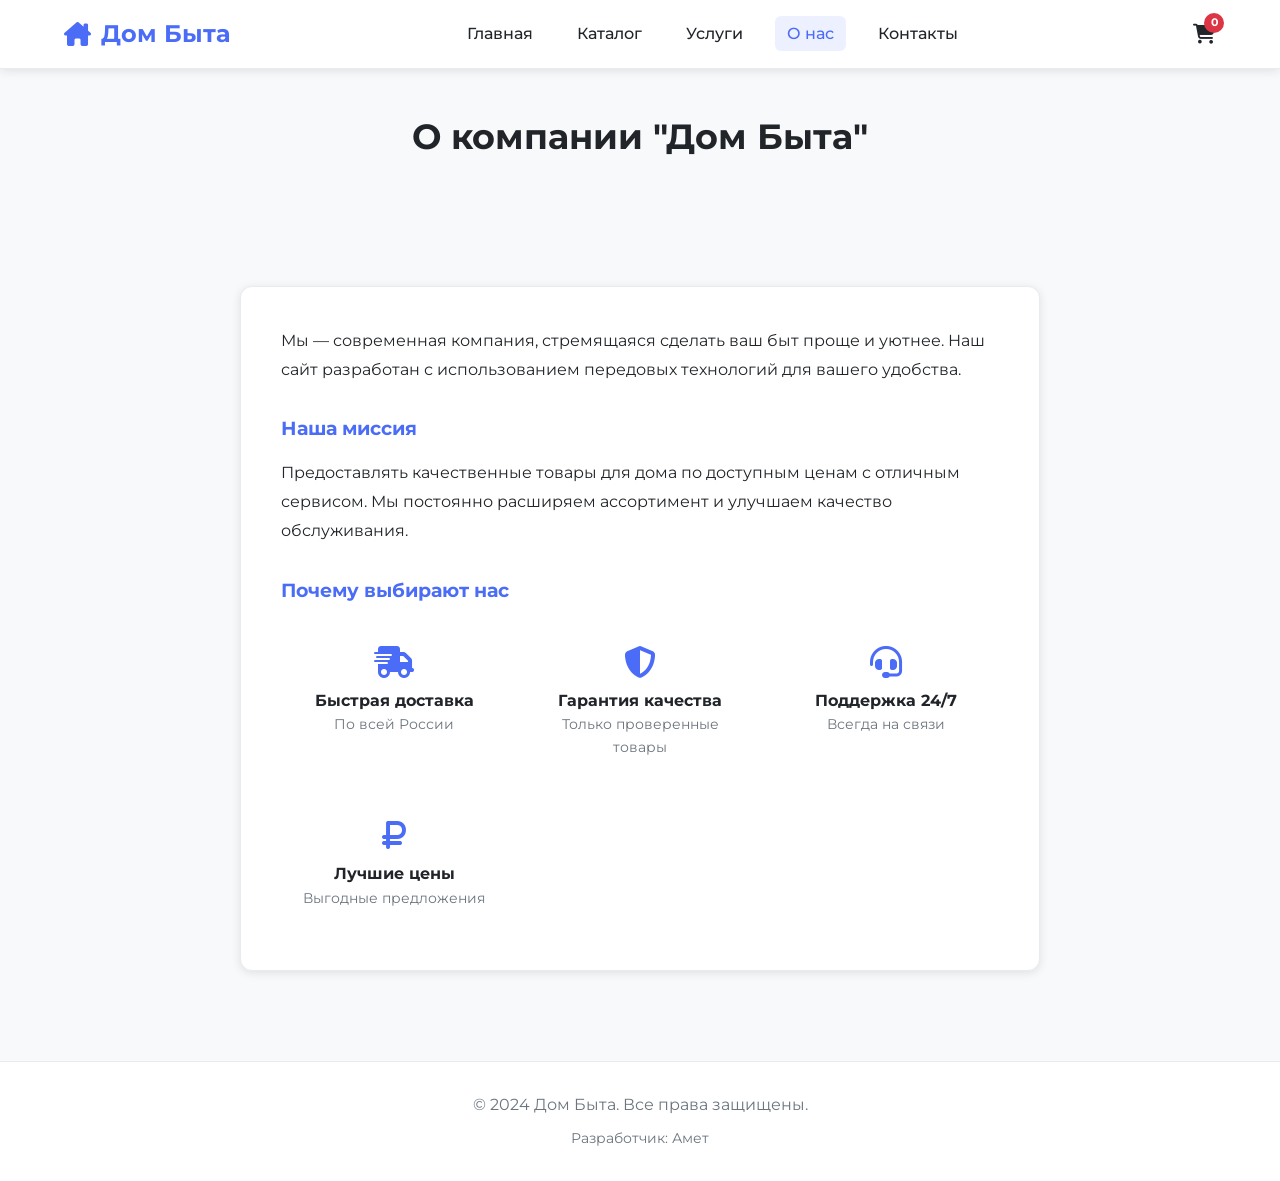
==== commit 1badaf34: "Update website with new services section and improved UI Key features implemented: - Added new servi" ====
--- a/about.html
+++ b/about.html
@@ -2,32 +2,72 @@
 <html lang="ru">
 <head>
     <meta charset="UTF-8">
+    <meta name="viewport" content="width=device-width, initial-scale=1.0">
     <title>О нас | Дом Быта</title>
     <link rel="icon" href="data:image/svg+xml,<svg xmlns=%22http://www.w3.org/2000/svg%22 viewBox=%220 0 100 100%22><text y=%22.9em%22 font-size=%2290%22>🏠</text></svg>">
     <link rel="stylesheet" href="css/style.css">
     <link rel="stylesheet" href="https://cdnjs.cloudflare.com/ajax/libs/font-awesome/6.4.0/css/all.min.css">
 </head>
 <body>
-    <header class="glass-panel">
+    <header>
         <div class="logo"><i class="fa-solid fa-house-chimney"></i> Дом Быта</div>
-        <nav><ul><li><a href="index.html">Главная</a></li><li><a href="catalog.html">Каталог</a></li><li><a href="about.html">О нас</a></li><li><a href="contacts.html">Контакты</a></li></ul></nav>
+        <nav>
+            <ul>
+                <li><a href="index.html">Главная</a></li>
+                <li><a href="catalog.html">Каталог</a></li>
+                <li><a href="services.html">Услуги</a></li>
+                <li><a href="about.html" class="active">О нас</a></li>
+                <li><a href="contacts.html">Контакты</a></li>
+            </ul>
+        </nav>
         <div class="cart-icon-wrapper"><i class="fa-solid fa-cart-shopping fa-lg"></i><span class="cart-count">0</span></div>
     </header>
 
+    <div class="page-header">
+        <h1>О компании "Дом Быта"</h1>
+    </div>
+
     <div class="container">
-        <div class="glass-panel" style="padding:40px; text-align:center;">
-            <h1>О компании "Дом Быта"</h1>
-            <p style="margin-top:20px; line-height:1.6;">
+        <div class="glass-panel" style="padding:40px; max-width:800px; margin:0 auto;">
+            <p style="line-height:1.8; margin-bottom:20px;">
                 Мы — современная компания, стремящаяся сделать ваш быт проще и уютнее. 
                 Наш сайт разработан с использованием передовых технологий для вашего удобства.
-                <br><br>
-                <strong>Наша миссия:</strong> Предоставлять качественные товары для дома по доступным ценам с отличным сервисом.
             </p>
+            
+            <h3 style="margin:30px 0 15px; color:var(--primary-color);">Наша миссия</h3>
+            <p style="line-height:1.8;">
+                Предоставлять качественные товары для дома по доступным ценам с отличным сервисом.
+                Мы постоянно расширяем ассортимент и улучшаем качество обслуживания.
+            </p>
+            
+            <h3 style="margin:30px 0 15px; color:var(--primary-color);">Почему выбирают нас</h3>
+            <div style="display:grid; grid-template-columns:repeat(auto-fit, minmax(200px, 1fr)); gap:20px; margin-top:20px;">
+                <div style="text-align:center; padding:20px;">
+                    <i class="fa-solid fa-truck-fast" style="font-size:2rem; color:var(--primary-color); margin-bottom:10px;"></i>
+                    <p><strong>Быстрая доставка</strong></p>
+                    <p style="font-size:0.9rem; color:var(--secondary-color);">По всей России</p>
+                </div>
+                <div style="text-align:center; padding:20px;">
+                    <i class="fa-solid fa-shield-halved" style="font-size:2rem; color:var(--primary-color); margin-bottom:10px;"></i>
+                    <p><strong>Гарантия качества</strong></p>
+                    <p style="font-size:0.9rem; color:var(--secondary-color);">Только проверенные товары</p>
+                </div>
+                <div style="text-align:center; padding:20px;">
+                    <i class="fa-solid fa-headset" style="font-size:2rem; color:var(--primary-color); margin-bottom:10px;"></i>
+                    <p><strong>Поддержка 24/7</strong></p>
+                    <p style="font-size:0.9rem; color:var(--secondary-color);">Всегда на связи</p>
+                </div>
+                <div style="text-align:center; padding:20px;">
+                    <i class="fa-solid fa-ruble-sign" style="font-size:2rem; color:var(--primary-color); margin-bottom:10px;"></i>
+                    <p><strong>Лучшие цены</strong></p>
+                    <p style="font-size:0.9rem; color:var(--secondary-color);">Выгодные предложения</p>
+                </div>
+            </div>
         </div>
     </div>
 
-    <footer class="glass-panel">
-        <p>&copy; 2024 Дом Быта.</p>
+    <footer>
+        <p>&copy; 2024 Дом Быта. Все права защищены.</p>
         <p class="author-name">Разработчик: Амет</p>
     </footer>
     <script src="js/data.js"></script>
--- a/css/style.css
+++ b/css/style.css
@@ -1,13 +1,19 @@
-@import url('https://fonts.googleapis.com/css2?family=Montserrat:wght@300;400;600;700&display=swap');
+@import url('https://fonts.googleapis.com/css2?family=Montserrat:wght@300;400;500;600;700&display=swap');
 
 :root {
-    --primary-gradient: linear-gradient(135deg, #667eea 0%, #764ba2 100%);
-    --glass-bg: rgba(255, 255, 255, 0.15);
-    --glass-border: rgba(255, 255, 255, 0.2);
-    --glass-shadow: 0 8px 32px 0 rgba(31, 38, 135, 0.37);
-    --text-color: #ffffff;
-    --accent-color: #00d2ff;
-    --card-hover-transform: translateY(-10px);
+    --primary-color: #4a6cf7;
+    --primary-dark: #3b5bdb;
+    --secondary-color: #6c757d;
+    --success-color: #28a745;
+    --warning-color: #ffc107;
+    --danger-color: #dc3545;
+    --light-bg: #f8f9fa;
+    --white: #ffffff;
+    --dark: #212529;
+    --border-color: #e9ecef;
+    --shadow: 0 2px 10px rgba(0, 0, 0, 0.1);
+    --shadow-lg: 0 5px 20px rgba(0, 0, 0, 0.15);
+    --card-hover-transform: translateY(-5px);
 }
 
 * {
@@ -18,123 +24,83 @@
 
 body {
     font-family: 'Montserrat', sans-serif;
-    background: var(--primary-gradient);
-    background-attachment: fixed; /* Фон не двигается при скролле */
-    color: var(--text-color);
+    background: var(--light-bg);
+    color: var(--dark);
     min-height: 100vh;
-    overflow-x: hidden;
-    position: relative;
-}
-
-/* Декоративные круги на фоне для усиления эффекта стекла */
-body::before, body::after {
-    content: '';
-    position: absolute;
-    border-radius: 50%;
-    z-index: -1;
-    filter: blur(80px);
-}
-
-body::before {
-    width: 400px;
-    height: 400px;
-    background: #ff00cc;
-    top: -100px;
-    left: -100px;
-    opacity: 0.4;
-}
-
-body::after {
-    width: 500px;
-    height: 500px;
-    background: #333399;
-    bottom: -150px;
-    right: -150px;
-    opacity: 0.5;
-}
-
-/* Glassmorphism Classes */
+    line-height: 1.6;
+}
+
+/* Standard panel with clean look */
 .glass-panel {
-    background: var(--glass-bg);
-    backdrop-filter: blur(12px);
-    -webkit-backdrop-filter: blur(12px);
-    border: 1px solid var(--glass-border);
-    border-radius: 20px;
-    box-shadow: var(--glass-shadow);
+    background: var(--white);
+    border: 1px solid var(--border-color);
+    border-radius: 12px;
+    box-shadow: var(--shadow);
 }
 
 header {
-    padding: 20px 5%;
+    padding: 15px 5%;
     display: flex;
     justify-content: space-between;
     align-items: center;
     position: sticky;
-    top: 20px;
+    top: 0;
     z-index: 1000;
-    margin: 0 20px;
-    border-radius: 20px;
+    background: var(--white);
+    border-bottom: 1px solid var(--border-color);
+    box-shadow: var(--shadow);
 }
 
 .logo {
-    font-size: 1.8rem;
+    font-size: 1.5rem;
     font-weight: 700;
-    text-transform: uppercase;
-    letter-spacing: 2px;
+    color: var(--primary-color);
     display: flex;
     align-items: center;
     gap: 10px;
 }
 
-.logo img {
-    width: 40px;
-    height: 40px;
-    filter: drop-shadow(0 0 5px rgba(255,255,255,0.5));
+.logo i {
+    color: var(--primary-color);
 }
 
 nav ul {
     display: flex;
     list-style: none;
-    gap: 25px;
+    gap: 20px;
 }
 
 nav a {
-    color: var(--text-color);
+    color: var(--dark);
     text-decoration: none;
     font-weight: 500;
     transition: color 0.3s;
-    position: relative;
-}
-
-nav a::after {
-    content: '';
-    position: absolute;
-    width: 0;
-    height: 2px;
-    bottom: -5px;
-    left: 0;
-    background-color: var(--accent-color);
-    transition: width 0.3s;
-}
-
-nav a:hover::after {
-    width: 100%;
+    padding: 8px 12px;
+    border-radius: 6px;
+}
+
+nav a:hover, nav a.active {
+    color: var(--primary-color);
+    background: rgba(74, 108, 247, 0.1);
 }
 
 .cart-icon-wrapper {
     position: relative;
     cursor: pointer;
     transition: transform 0.2s;
+    color: var(--dark);
 }
 
 .cart-icon-wrapper:hover {
     transform: scale(1.1);
+    color: var(--primary-color);
 }
 
 .cart-count {
     position: absolute;
     top: -8px;
     right: -8px;
-    background: #ff4757;
+    background: var(--danger-color);
     color: white;
     border-radius: 50%;
     width: 20px;
@@ -144,29 +110,30 @@
     align-items: center;
     justify-content: center;
     font-weight: bold;
-    box-shadow: 0 2px 5px rgba(0,0,0,0.3);
 }
 
 /* Hero Section */
 .hero {
     text-align: center;
-    padding: 80px 20px;
-    max-width: 800px;
+    padding: 60px 20px;
+    max-width: 900px;
     margin: 40px auto;
+    background: linear-gradient(135deg, var(--primary-color), var(--primary-dark));
+    color: white;
+    border-radius: 16px;
+    box-shadow: var(--shadow-lg);
 }
 
 .hero h1 {
-    font-size: 3.5rem;
-    margin-bottom: 20px;
-    text-shadow: 0 4px 10px rgba(0,0,0,0.3);
-    animation: fadeInDown 1s ease-out;
+    font-size: 2.8rem;
+    margin-bottom: 15px;
 }
 
 .hero p {
-    font-size: 1.2rem;
+    font-size: 1.1rem;
     line-height: 1.6;
-    margin-bottom: 30px;
-    animation: fadeInUp 1s ease-out 0.3s backwards;
+    margin-bottom: 25px;
+    opacity: 0.95;
 }
 
 /* Catalog & Cards */
@@ -179,33 +146,32 @@
 .filters {
     display: flex;
     justify-content: center;
-    gap: 15px;
-    margin-bottom: 40px;
+    gap: 10px;
+    margin-bottom: 30px;
     flex-wrap: wrap;
 }
 
 .filter-btn {
-    padding: 10px 25px;
-    border: none;
-    background: rgba(255, 255, 255, 0.1);
-    color: white;
-    border-radius: 30px;
+    padding: 10px 20px;
+    border: 1px solid var(--border-color);
+    background: var(--white);
+    color: var(--dark);
+    border-radius: 8px;
     cursor: pointer;
     transition: all 0.3s;
-    border: 1px solid rgba(255,255,255,0.2);
+    font-weight: 500;
 }
 
 .filter-btn:hover, .filter-btn.active {
-    background: var(--accent-color);
-    color: #000;
-    transform: scale(1.05);
-    box-shadow: 0 0 15px var(--accent-color);
+    background: var(--primary-color);
+    color: white;
+    border-color: var(--primary-color);
 }
 
 .products-grid {
     display: grid;
-    grid-template-columns: repeat(auto-fill, minmax(280px, 1fr));
-    gap: 30px;
+    grid-template-columns: repeat(auto-fill, minmax(260px, 1fr));
+    gap: 25px;
 }
 
 .product-card {
@@ -214,75 +180,275 @@
     flex-direction: column;
     align-items: center;
     text-align: center;
-    transition: all 0.4s cubic-bezier(0.175, 0.885, 0.32, 1.275);
+    transition: all 0.3s;
     position: relative;
     overflow: hidden;
+    background: var(--white);
 }
 
 .product-card:hover {
     transform: var(--card-hover-transform);
-    box-shadow: 0 15px 40px rgba(0,0,0,0.4);
-    border-color: rgba(255,255,255,0.4);
+    box-shadow: var(--shadow-lg);
 }
 
 .product-card img {
     width: 100%;
     height: 200px;
-    object-fit: contain;
+    object-fit: cover;
     margin-bottom: 15px;
-    filter: drop-shadow(0 5px 10px rgba(0,0,0,0.2));
-    transition: transform 0.3s;
-}
-
-.product-card:hover img {
-    transform: scale(1.05) rotate(2deg);
+    border-radius: 8px;
 }
 
 .product-title {
+    font-size: 1rem;
+    margin-bottom: 8px;
+    font-weight: 600;
+    color: var(--dark);
+}
+
+.product-price {
     font-size: 1.2rem;
-    margin-bottom: 10px;
-    font-weight: 600;
-}
-
-.product-price {
-    font-size: 1.3rem;
-    color: var(--accent-color);
+    color: var(--primary-color);
     font-weight: 700;
-    margin-bottom: 15px;
+    margin-bottom: 12px;
 }
 
 .add-to-cart-btn {
-    padding: 12px 30px;
-    background: linear-gradient(45deg, #ff00cc, #333399);
+    padding: 10px 20px;
+    background: var(--primary-color);
     border: none;
     color: white;
-    border-radius: 25px;
+    border-radius: 8px;
     cursor: pointer;
     font-weight: 600;
     transition: all 0.3s;
     width: 100%;
-    position: relative;
-    overflow: hidden;
-}
-
-.add-to-cart-btn::before {
-    content: '';
-    position: absolute;
-    top: 0;
-    left: -100%;
-    width: 100%;
-    height: 100%;
-    background: linear-gradient(90deg, transparent, rgba(255,255,255,0.4), transparent);
-    transition: 0.5s;
-}
-
-.add-to-cart-btn:hover::before {
-    left: 100%;
 }
 
 .add-to-cart-btn:hover {
-    transform: scale(1.05);
-    box-shadow: 0 5px 15px rgba(255, 0, 204, 0.4);
+    background: var(--primary-dark);
+    transform: scale(1.02);
+}
+
+/* Product detail styles */
+.product-detail {
+    max-width: 900px;
+    margin: 40px auto;
+    display: grid;
+    grid-template-columns: 1fr 1fr;
+    gap: 40px;
+}
+
+.product-detail img {
+    width: 100%;
+    height: 400px;
+    object-fit: cover;
+    border-radius: 12px;
+}
+
+.product-info h1 {
+    font-size: 2rem;
+    margin-bottom: 15px;
+}
+
+.product-rating {
+    display: flex;
+    align-items: center;
+    gap: 10px;
+    margin-bottom: 20px;
+}
+
+.stars {
+    color: var(--warning-color);
+}
+
+.product-specs {
+    margin: 20px 0;
+    padding: 20px;
+    background: var(--light-bg);
+    border-radius: 8px;
+}
+
+.product-specs ul {
+    list-style: none;
+    padding-left: 0;
+}
+
+.product-specs li {
+    padding: 5px 0;
+    border-bottom: 1px solid var(--border-color);
+}
+
+/* Service workers styles */
+.workers-grid {
+    display: grid;
+    grid-template-columns: repeat(auto-fill, minmax(300px, 1fr));
+    gap: 30px;
+}
+
+.worker-card {
+    padding: 25px;
+    background: var(--white);
+    border-radius: 12px;
+    box-shadow: var(--shadow);
+    transition: all 0.3s;
+}
+
+.worker-card:hover {
+    transform: var(--card-hover-transform);
+    box-shadow: var(--shadow-lg);
+}
+
+.worker-image {
+    width: 120px;
+    height: 120px;
+    border-radius: 50%;
+    object-fit: cover;
+    margin: 0 auto 15px;
+    display: block;
+    border: 3px solid var(--primary-color);
+}
+
+.worker-name {
+    font-size: 1.3rem;
+    font-weight: 700;
+    text-align: center;
+    margin-bottom: 5px;
+}
+
+.worker-specialty {
+    color: var(--primary-color);
+    text-align: center;
+    font-weight: 500;
+    margin-bottom: 15px;
+}
+
+.worker-stats {
+    display: flex;
+    justify-content: center;
+    gap: 20px;
+    margin-bottom: 15px;
+    flex-wrap: wrap;
+}
+
+.stat-item {
+    text-align: center;
+}
+
+.stat-value {
+    font-weight: 700;
+    color: var(--dark);
+}
+
+.stat-label {
+    font-size: 0.8rem;
+    color: var(--secondary-color);
+}
+
+.verified-badge {
+    display: inline-flex;
+    align-items: center;
+    gap: 5px;
+    background: rgba(40, 167, 69, 0.1);
+    color: var(--success-color);
+    padding: 5px 12px;
+    border-radius: 20px;
+    font-size: 0.85rem;
+    font-weight: 600;
+    margin-bottom: 15px;
+}
+
+.worker-services {
+    margin-top: 15px;
+}
+
+.worker-services h4 {
+    font-size: 1rem;
+    margin-bottom: 10px;
+}
+
+.service-tags {
+    display: flex;
+    flex-wrap: wrap;
+    gap: 8px;
+}
+
+.service-tag {
+    background: var(--light-bg);
+    padding: 5px 12px;
+    border-radius: 15px;
+    font-size: 0.85rem;
+    color: var(--dark);
+}
+
+.contact-worker-btn {
+    width: 100%;
+    padding: 12px;
+    margin-top: 15px;
+    background: var(--success-color);
+    color: white;
+    border: none;
+    border-radius: 8px;
+    cursor: pointer;
+    font-weight: 600;
+    transition: all 0.3s;
+}
+
+.contact-worker-btn:hover {
+    background: #218838;
+}
+
+/* Resume form styles */
+.resume-form {
+    max-width: 600px;
+    margin: 0 auto;
+    padding: 30px;
+    background: var(--white);
+    border-radius: 12px;
+    box-shadow: var(--shadow);
+}
+
+.form-group {
+    margin-bottom: 20px;
+}
+
+.form-group label {
+    display: block;
+    margin-bottom: 8px;
+    font-weight: 500;
+}
+
+.form-group input,
+.form-group select,
+.form-group textarea {
+    width: 100%;
+    padding: 12px;
+    border: 1px solid var(--border-color);
+    border-radius: 8px;
+    font-family: inherit;
+    font-size: 1rem;
+}
+
+.form-group textarea {
+    resize: vertical;
+    min-height: 100px;
+}
+
+.submit-btn {
+    width: 100%;
+    padding: 15px;
+    background: var(--primary-color);
+    color: white;
+    border: none;
+    border-radius: 8px;
+    font-size: 1rem;
+    font-weight: 600;
+    cursor: pointer;
+    transition: all 0.3s;
+}
+
+.submit-btn:hover {
+    background: var(--primary-dark);
 }
 
 /* Cart Modal */
@@ -293,18 +459,14 @@
     left: 0;
     width: 100%;
     height: 100%;
-    background: rgba(0, 0, 0, 0.6);
-    backdrop-filter: blur(5px);
+    background: rgba(0, 0, 0, 0.5);
     z-index: 2000;
     justify-content: center;
     align-items: center;
-    opacity: 0;
-    transition: opacity 0.3s;
 }
 
 .modal.active {
     display: flex;
-    opacity: 1;
 }
 
 .modal-content {
@@ -312,14 +474,9 @@
     max-width: 500px;
     padding: 30px;
     position: relative;
-    transform: scale(0.8);
-    transition: transform 0.3s;
     max-height: 80vh;
     overflow-y: auto;
-}
-
-.modal.active .modal-content {
-    transform: scale(1);
+    background: var(--white);
 }
 
 .close-modal {
@@ -328,7 +485,7 @@
     right: 20px;
     font-size: 1.5rem;
     cursor: pointer;
-    color: white;
+    color: var(--dark);
 }
 
 .cart-items {
@@ -342,13 +499,13 @@
     justify-content: space-between;
     align-items: center;
     padding: 10px 0;
-    border-bottom: 1px solid rgba(255,255,255,0.1);
+    border-bottom: 1px solid var(--border-color);
 }
 
 .cart-controls button {
-    background: rgba(255,255,255,0.2);
-    border: none;
-    color: white;
+    background: var(--light-bg);
+    border: 1px solid var(--border-color);
+    color: var(--dark);
     width: 25px;
     height: 25px;
     border-radius: 50%;
@@ -359,7 +516,7 @@
 .promo-section {
     margin-top: 20px;
     padding-top: 20px;
-    border-top: 1px solid rgba(255,255,255,0.1);
+    border-top: 1px solid var(--border-color);
 }
 
 .promo-input-group {
@@ -371,23 +528,19 @@
 .promo-input-group input {
     flex: 1;
     padding: 10px;
-    border-radius: 10px;
-    border: none;
-    background: rgba(255,255,255,0.2);
-    color: white;
+    border-radius: 8px;
+    border: 1px solid var(--border-color);
+    background: var(--white);
+    color: var(--dark);
     outline: none;
-}
-
-.promo-input-group input::placeholder {
-    color: rgba(255,255,255,0.7);
 }
 
 .apply-promo-btn {
     padding: 10px 20px;
-    background: var(--accent-color);
+    background: var(--primary-color);
     border: none;
-    border-radius: 10px;
-    color: #000;
+    border-radius: 8px;
+    color: white;
     font-weight: bold;
     cursor: pointer;
 }
@@ -395,21 +548,22 @@
 .payment-methods {
     margin-top: 20px;
     display: flex;
-    gap: 15px;
+    gap: 10px;
     justify-content: center;
     flex-wrap: wrap;
 }
 
 .payment-badge {
-    background: rgba(255,255,255,0.9);
-    color: #333;
-    padding: 8px 15px;
-    border-radius: 8px;
-    font-weight: bold;
+    background: var(--light-bg);
+    color: var(--dark);
+    padding: 8px 12px;
+    border-radius: 6px;
+    font-weight: 500;
     font-size: 0.8rem;
     display: flex;
     align-items: center;
     gap: 5px;
+    border: 1px solid var(--border-color);
 }
 
 .total-price {
@@ -417,52 +571,59 @@
     font-weight: bold;
     text-align: right;
     margin-top: 20px;
-    color: var(--accent-color);
+    color: var(--primary-color);
 }
 
 .checkout-btn {
     width: 100%;
     padding: 15px;
     margin-top: 20px;
-    background: linear-gradient(45deg, #00d2ff, #3a7bd5);
+    background: var(--success-color);
     border: none;
-    border-radius: 15px;
+    border-radius: 8px;
     color: white;
     font-size: 1.1rem;
     font-weight: bold;
     cursor: pointer;
-    transition: transform 0.2s;
+    transition: all 0.3s;
 }
 
 .checkout-btn:hover {
-    transform: scale(1.02);
-    box-shadow: 0 0 20px rgba(0, 210, 255, 0.5);
+    background: #218838;
 }
 
 /* Footer */
 footer {
     text-align: center;
-    padding: 40px 20px;
+    padding: 30px 20px;
     margin-top: 50px;
-    border-top: 1px solid rgba(255,255,255,0.1);
+    background: var(--white);
+    border-top: 1px solid var(--border-color);
+    color: var(--secondary-color);
 }
 
 .author-name {
     margin-top: 10px;
     font-size: 0.9rem;
-    opacity: 0.8;
-    font-style: italic;
-}
-
-/* Animations */
-@keyframes fadeInDown {
-    from { opacity: 0; transform: translateY(-30px); }
-    to { opacity: 1; transform: translateY(0); }
-}
-
-@keyframes fadeInUp {
-    from { opacity: 0; transform: translateY(30px); }
-    to { opacity: 1; transform: translateY(0); }
+}
+
+/* Page sections */
+.page-header {
+    text-align: center;
+    padding: 40px 20px;
+    margin-bottom: 30px;
+}
+
+.page-header h1 {
+    font-size: 2.2rem;
+    color: var(--dark);
+    margin-bottom: 10px;
+}
+
+.section-title {
+    font-size: 1.5rem;
+    margin-bottom: 20px;
+    color: var(--dark);
 }
 
 /* Responsive */
@@ -473,11 +634,21 @@
     }
     
     nav ul {
-        gap: 15px;
+        gap: 10px;
         font-size: 0.9rem;
+        flex-wrap: wrap;
+        justify-content: center;
     }
     
     .hero h1 {
-        font-size: 2.5rem;
+        font-size: 2rem;
     }
-}
+    
+    .product-detail {
+        grid-template-columns: 1fr;
+    }
+    
+    .workers-grid {
+        grid-template-columns: 1fr;
+    }
+}
